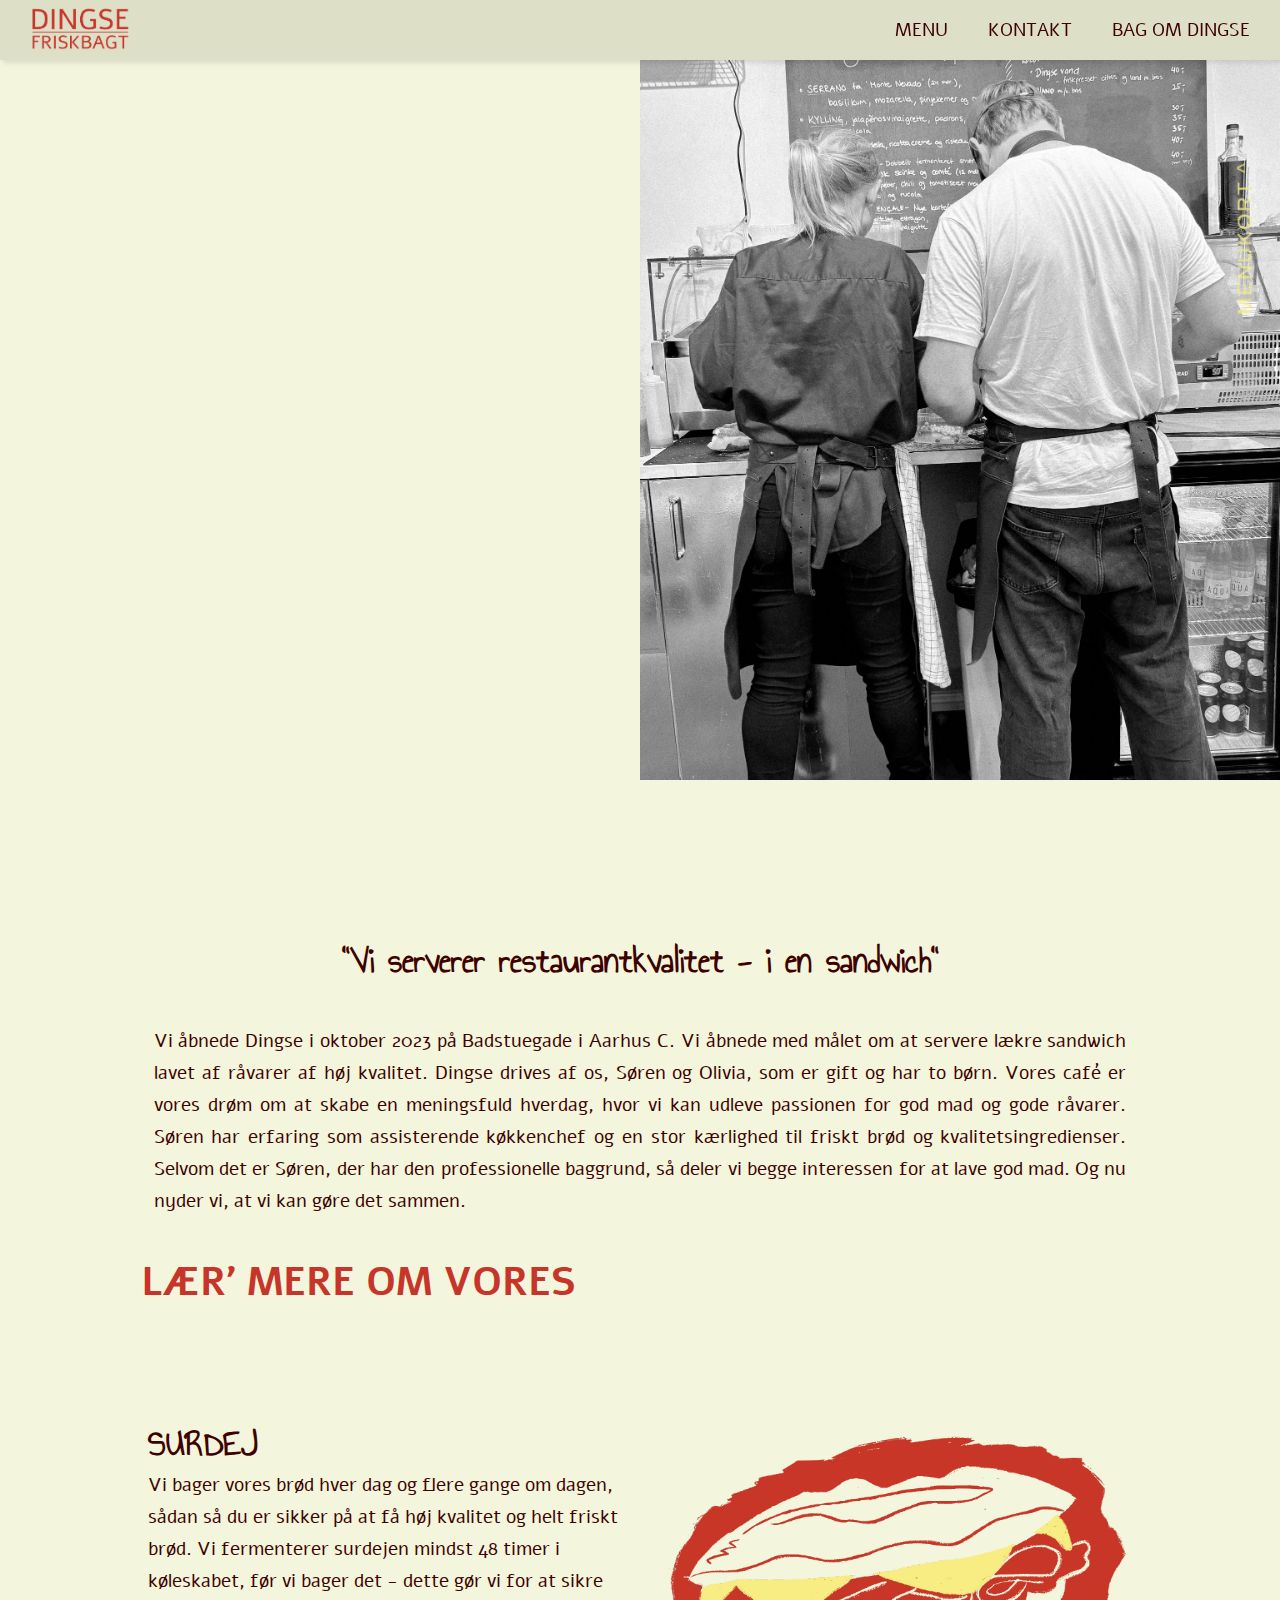
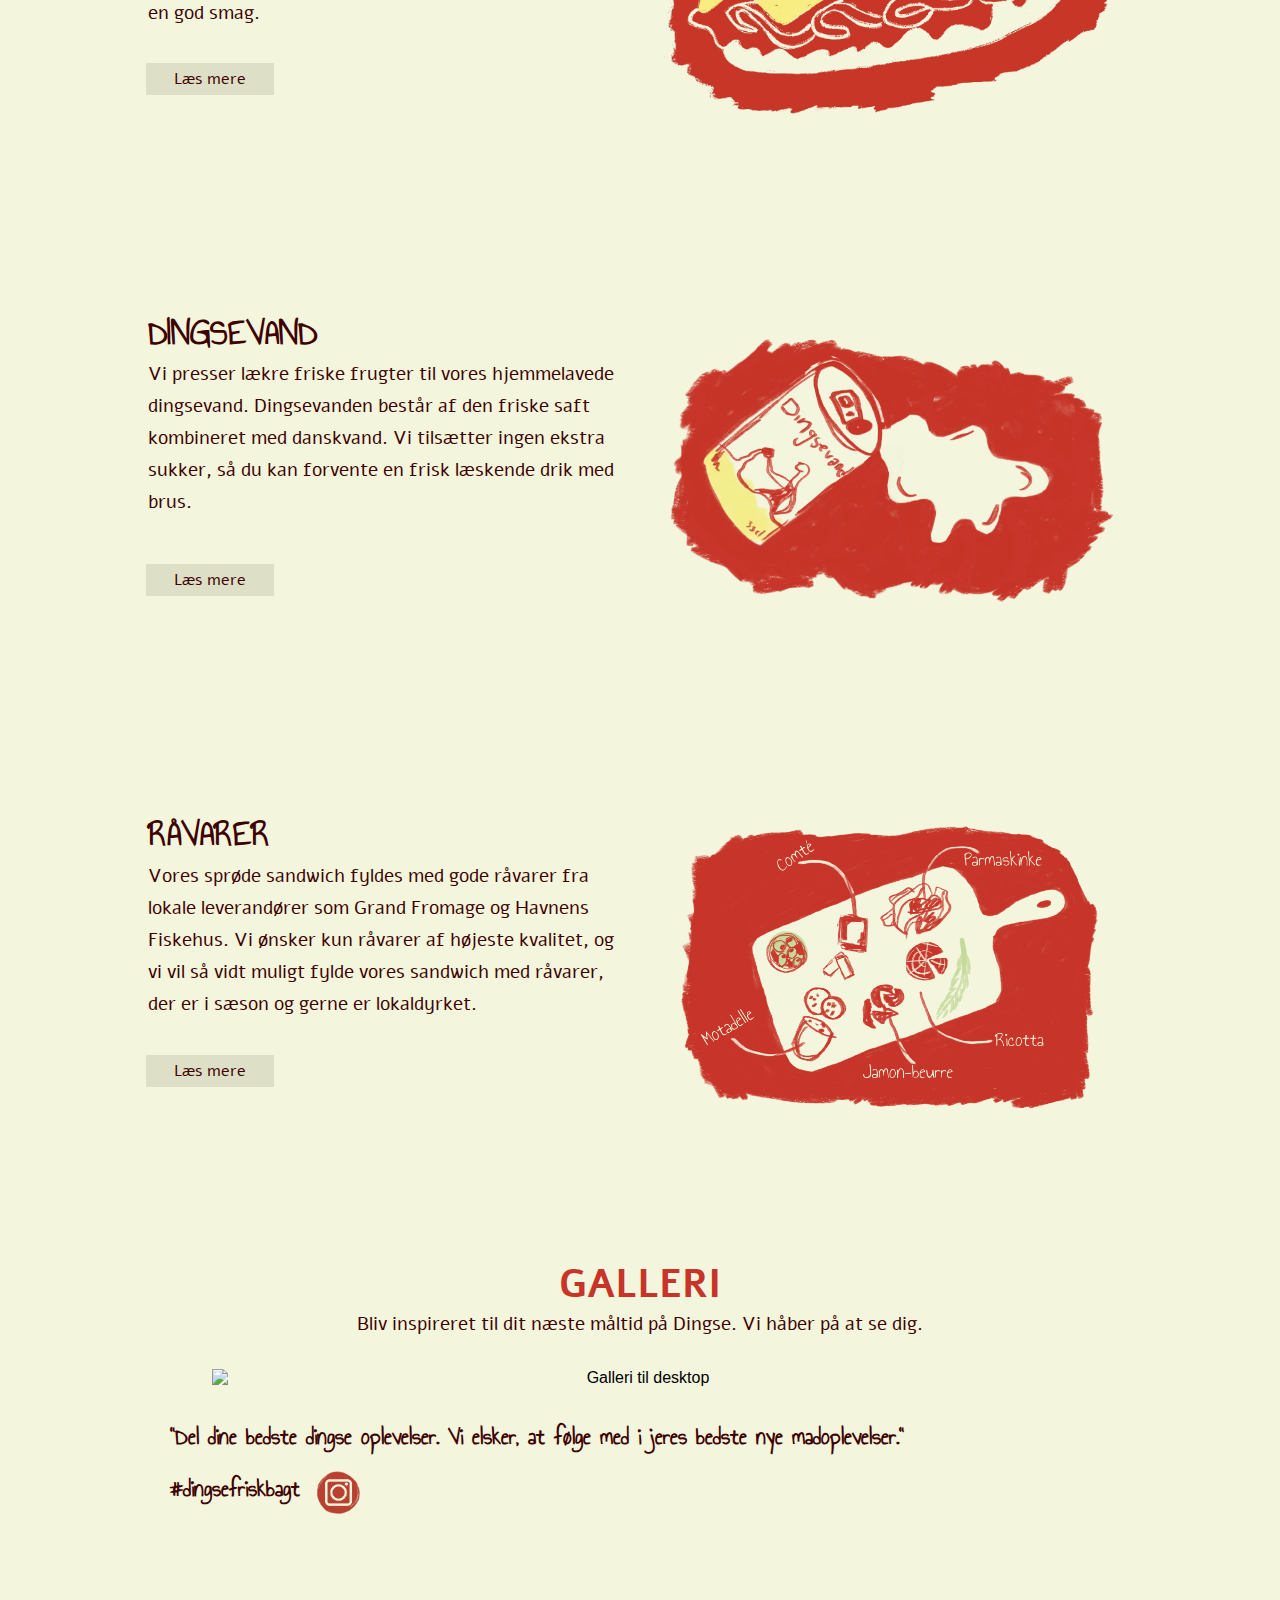
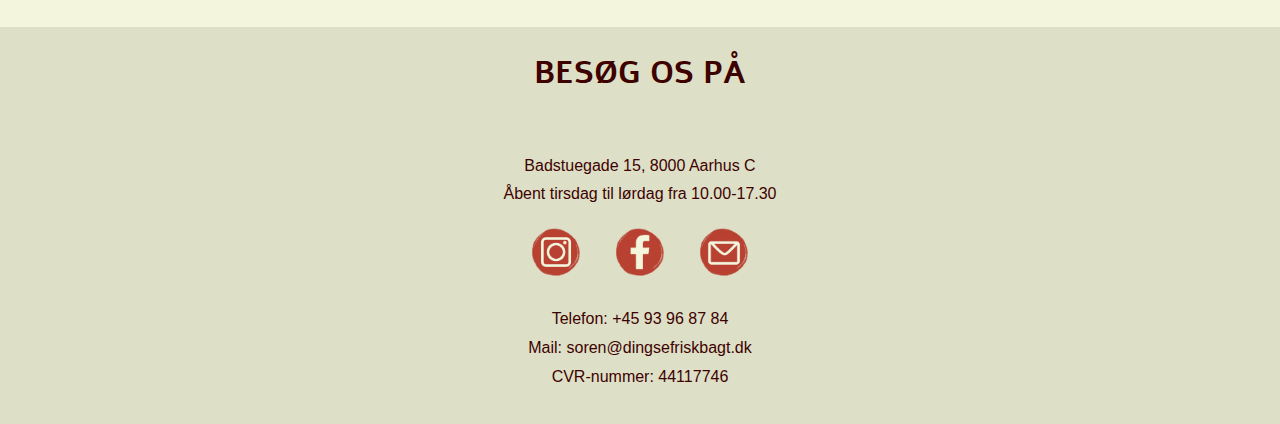
==== undersider/bagom.html @ e1984639 "ny tekst str" ====
<!DOCTYPE html>
<html lang="da">
<head>
    <!-- SEO -->
    <meta charset="UTF-8">
    <meta name="viewport" content="width=device-width, initial-scale=1.0">
    <meta property="og:type" content="website">
    <meta property="og:title" content="dingse">
    <meta property="og:site_name" content="dingse">
    <meta name="description" content="På bag om Dingse kan du finde mere information om Olivia og Søren der har åbnet Dingse. Du kan lære om råvarer, Dingeses egen vand de selv laver og meget mere. ">
    <meta name="keywords" content="surdej, frisk bagt brød, kvalitets frokost, hurtig frokost, Frokost i Aarhus">
    <meta name="author" content="Dingse Frisk Bagt i Aarhus C">
    <meta name="geo.placename" content="Aarhus">
    <meta property="og:url" content="https://dingse.karolinebauer.dk/undersider/bagom.html">
    <meta property="og:locale" content="da_dk">
    <meta name="format-detection" content="telephone=no">
    <!-- SEO slut -->

    <title>Bag Om Dingse</title>

    <!-- Favicon -->
    <link rel="icon" type="image/x-icon" href="/img/icon/favicon.svg">

    <!-- Link til font -->
    <link rel="preconnect" href="https://fonts.googleapis.com">
    <link rel="preconnect" href="https://fonts.gstatic.com" crossorigin>
    <link href="https://fonts.googleapis.com/css2?family=Alef:wght@400;700&family=Annie+Use+Your+Telescope&display=swap" rel="stylesheet">

    <link rel="stylesheet" href="../css/style.css">
</head>

<body>
    <header>

        <!-- Navbar -->
        <nav>
            <ul>
                <li><a href="/index.html" class="logo"><img src="/img/icon/logo.webp" alt="" width="100" height="50"></a></li>
                <li class="hideOnMobile"><a href="/undersider/menukort.html">MENU</a></li>
                <li class="hideOnMobile"><a href="/undersider/kontaktos.html">KONTAKT</a></li>
                <li class="hideOnMobile"><a href="/undersider/bagom.html">BAG OM DINGSE</a></li>
                <li class="menu-button" onclick="showSidebar()"><a href="#"><svg xmlns="http://www.w3.org/2000/svg" height="50" viewBox="0 96 960 960" width="50"><path d="M120 816v-60h720v60H120Zm0-210v-60h720v60H120Zm0-210v-60h720v60H120Z" /></svg></a></li>
            </ul>
        </nav>

        <!-- Burgermenu -->
        <div class="sidebar">
            <ul class="uller">
                <li class="krys" onclick="hideSidebar()"><a href="#"><svg xmlns="http://www.w3.org/2000/svg" height="50" viewBox="0 96 960 960" width="50"><path d="m249 849-42-42 231-231-231-231 42-42 231 231 231-231 42 42-231 231 231 231-42 42-231-231-231 231Z" /></svg></a></li>
                <li><a href="/undersider/menukort.html">MENU</a></li>
                <li><a href="/undersider/kontaktos.html">KONTAKT</a></li>
                <li><a href="/undersider/bagom.html">BAG OM DINGSE</a></li>
            </ul>
            <img class="bue1" src="/img/icon/bue1.png" alt="prøv vores lækre menu">
            <img class="bue2" src="/img/icon/bue2.png" alt="ring eller kom forbi">
            <img class="kigop" src="/img/dingsedamer/kigop.png" alt="dingsedame kigger op">
        </div>
    </header>

   <!-- HOVEDE INDHOLD -->
    <main>
    
    <section class="bagom1">
    <div class="bagom1-desktop">
        <section class="bagom-ordx4" class="slide-in-left">
            <h3 class="alefred">SØREN & OLIVIA</h3>
            <h3 class="alefred">SØREN & OLIVIA</h3>
            <h3 class="alefred">SØREN & OLIVIA</h3>
            <h3 class="alefred">SØREN.</h3>
        </section>

        <img src="../img/sorthvid/sorenolivia.webp" alt="Søren og Olivia - ejerne af Dingse Friskbagt ">
    </div>
    
    <div class="tekst_container_bagom">
        <h1 class="anniestor">"Vi serverer restaurantkvalitet - i en sandwich"</h1>
        <div id="indhold" class="skjult">
            <p class="broedtekst">
                Vi åbnede Dingse i oktober 2023 på Badstuegade i Aarhus C. Vi åbnede med målet om at servere lækre sandwich lavet af råvarer af høj kvalitet.
                Dingse drives af os, Søren og Olivia, som er gift og har to børn. Vores café er vores drøm om at skabe en meningsfuld hverdag, hvor vi kan
                udleve passionen for god mad og gode råvarer. Søren har erfaring som assisterende køkkenchef og en stor kærlighed til friskt brød og
                kvalitetsingredienser. Selvom det er Søren, der har den professionelle baggrund, så deler vi begge interessen for at lave god mad.
                Og nu nyder vi, at vi kan gøre det sammen.
            </p>
            <div id="lukKnap" class="knap">Luk</div>
        </div>
        <div id="laesMereKnap" class="knap">Læs mere</div>
    </div>
    
    
    
</section>


    <!-- NY BAG OM -->
    <section class="read-more-start">
        <h3 class="alefred" id="mere">LÆR' MERE OM VORES</h3>
        <div class="read-more">

            <!-- sektion 1 - SURDEJ-->
            <section class="faqer">
                <div class="read-more-content">
                    <div class="text">
                        <h4 class="anniestor" >SURDEJ</h4>
                        <p class="desktop_broed">Vi bager vores brød hver dag og flere gange om dagen, sådan så du er sikker på at få høj kvalitet og helt friskt brød. Vi fermenterer surdejen mindst 48 timer i køleskabet, før vi bager det - dette gør vi for at sikre en god smag.</p>
                        <p class="mobil_broed">Vi bager frisk brød hver dag.</p>
                    </div>
                    <div class="img"> 
                        <img class="bag-om-surdej-foto" src="../img/familystyle/sandwich.webp" alt="Surdej illustration">
                    </div>
                </div>
                <div class="fold_reply" data-target=".reply1">
                    <div class="fold_btn" id="laesmere_hover">Læs mere</div>
                </div>
            </section>
            <!-- Content til undersiden - surdej-->
            <div class="reply reply1">
                <img class="surdej5" src="../img/farver/broed-paa-stak.png" alt="Surdejs brød">
               
                <div class="tekst_foldud_bagom">
                <h1 class="alefred" id="h1_foldud"> Vi bager frisk brød hver dag. </h1>
                <p id="p_foldud"> Søren er uddannet i det franske køkken, men har en kærlighed for dansk bagværk og har altid bagt meget. Derfor har vi valgt at fokusere på surdejsbrød.</p>
                <h2 class="anniestor" id="h2_foldud"> Se vores proces bag surdejen: </h2>
                </div>
                
                <h3 class="anniestor" id="h3_foldud">Trin 1</h3>
                <img src="../img/familystyle/infografik-1.webp" alt="Fermentering af surdej" id="fermentering_af_surdej">
                <p class="p_foldud_info" >Surdejen fermenterer i mindst 48 timer for at sikre god smag. </p>
                <h3 class="anniestor" id="h3_foldud_siden">Trin 2</h3>
                <img src="../img/familystyle/infografik-2.webp" alt="Stræk og fold surdej" id="straek_og_fold_surdej">
                <p class="p_foldud_info_side">Herefter strækker og folder vi dejen, sådan vi får lufttige brød. </p>
                <h3 class="anniestor" id="h3_foldud">Trin 3</h3>
                <img src="../img/familystyle/infografik-3.webp" alt="Bages ved høj varme" id="bages_ved_hoej_varme">
                <p class="p_foldud_info"> Til sidst bager vi brødet i ovnen ved høj intens varme. </p>

                <div class="fold_reply in" data-target=".reply1">
                    <div class="fold_in_btn"></div>
                </div>
                
            </div>

            <!-- sektion 2 - DINGSEVAND-->
            <section class="faqer">
                <div class="read-more-content">
                    <div class="text">
                        <h4 class="anniestor"  >DINGSEVAND</h4>
                        <p class="desktop_broed">Vi presser lækre friske frugter til vores hjemmelavede dingsevand. Dingsevanden består af den friske saft kombineret med danskvand. Vi tilsætter ingen ekstra sukker, så du kan forvente en frisk læskende drik med brus.</p>
                        <p class="mobil_broed">Prøv vores udvalg af hjemmelavet læskendedrikke</p>
                    </div>
                    <div class="img">
                        <img class="read-more4" src="../img/familystyle/dingsevand.webp" alt="Dingsevand illustration">
                    </div>
                </div>
                <div class="fold_reply" data-target=".reply2">
                    <div class="fold_btn" id="laesmere_hover">Læs mere</div>
                </div>
            </section>

            <!-- Content til undersiden - dingsevand -->
            <div class="reply reply2">
                <div class="dingsedrik_titel">
                    <h2 class="alefred" id="h2_hjemmelavet">HJEMMELAVET DINGSEVAND</h2>
                    <p class="alefdark">Lavet af friskpresset juice og danskvand.</p>
                    <img src="/img/dingsedamer/drikker.png" alt="Dingsevand figur" id="dingsevand_figur">
                </div>

                <div class="dingsevand-fotocontainer">
              <img src="/img/farver/daase.webp" alt="Dingsevand" id="dingsevand_foto">
              <img src="/img/farver/daase3.webp" alt="Dingsevand" id="dingsecand_foto">
            </div>

              <p class="p_foldud_dingsevand annielille">Dingsevand er vores egen hjemmelavede friske vand med smag. Dingsevand består af friskpresset 
                juice kombineret med en læskende danskvand. </p>

                <div class="dingsevand_illustration">
                    <img src="/img/familystyle/dingsevand.webp" alt="Dingsevand illustration" id="dingsevand_illustration">
                </div>

                <p class="p_foldud_dingsevand annielille"> Vi har forskellige varianter som varierer efter sæson. Lige nu sælger vi med smag af både lime, grape, citron og jordbær.</p>
                <h3 class="anniestor" id="h3_foldud_dingsevand">Find din ynglings variant</h3>
                
                <div class="smagsvarianter">
                    <div class="citron_smag">
                        <img src="/img/familystyle/citron.webp" alt="citron smag">
                        <p class="annielille">Citron</p>
                    </div>
                    <div class="grape_smag">
                        <img src="/img/familystyle/grape.webp" alt="grape smag">
                        <p class="annielille">Grapefrugt</p>
                    </div>
                    <div class="lime_smag">
                        <img src="/img/familystyle/lime.webp" alt="lime smag">
                        <p class="annielille">Lime</p>
                    </div>
                    <div class="jordbaer_smag">
                        <img src="/img/familystyle/jordbaer.webp" alt="jordbær smag">
                        <p class="annielille">Jordbær</p>
                    </div>
                </div>
                <div class="fold_reply in" data-target=".reply2">
                    <div class="fold_in_btn"></div>
                </div>
            </div>

            <!-- sektion 3 - RÅVARER-->
            <section class="faqer">
                <div class="read-more-content">
                    <div class="text">
                        <h4 class="anniestor" >RÅVARER</h4>
                        <p class="desktop_broed">Vores sprøde sandwich fyldes med gode råvarer fra lokale leverandører som Grand Fromage og Havnens Fiskehus. Vi ønsker kun råvarer af højeste kvalitet, og vi vil så vidt muligt fylde vores sandwich med råvarer, der er i sæson og gerne er lokaldyrket.</p>
                        <p class="mobil_broed">Vi har altid friske og lokale råvare</p>
                </div>
                    <div class="img"><img src="../img/familystyle/platte.png" alt="Platte med kød og ost">
                    </div>
                </div>
                <div class="fold_reply" data-target=".reply3">
                    <div class="fold_btn" id="laesmere_hover">Læs mere</div>
                </div>
            </section>
            <!-- Content til undersiden råvare-->
            <div class="reply reply3">
                <!-- video råvare -->
            <h2 class="alefred" id="h2_foldud_raevare">VI HAR UDVALGTE RÅVARER AF HØJ KVALITET</h2>

            <div class="bagom-raevare">
                <video class="raevare-video" loop autoplay muted controlsList="nodownload">
                    <source src="/video/raevare-video.mp4" type="video/mp4">
                </video>
            </div>

          <p class="p_foldud_raevare anniestor">"Vi bruger udvalgte skinker og oste til fyld i vores sandwich. Udvalget er fra de bedste leverandører og tilsmagt nøje, før det beslutes om de skal i vores sandwiches. Vi bruger mange forskellige slags kød og oste"</p>
          <div class="platte_container"><img src="/img/familystyle/platte.png" alt="Platte" class="platte"></div>
          <p class="p_foldud_raevare alefdark">Vores sprøde sandwiches fyldes med gode råvarer fra lokale leverandører som Grand Fromage og Havnens Fiskehus. Vi elsker selv et lækkert stykke skinke eller en godt lagret ost, så derfor har vi udvalgt det bedste til vores sandwich. Vi ønsker kun råvarer af højeste kvalitet, og vi vil så vidt muligt bruge lokale råvarer fra Danmark, når de er i sæson. Vi tilpasser løbende vores udvalg af sandwich til sæsonerne, så bliv ikke forvirret, hvis menukortet ændrer sig lidt en gang imellem.

            Noget af det, du altid vil finde på vores menukort, er sandwich med en god skinke. <br> <br> Vi er selv glade for Serranoskinken 'Monte Nevado', Jambon-beurre eller mortadella. Vi tilføjer gerne oste, som passer til kødet, så sandwich'en balanceres.
            
            Vi laver alle vores dressinger selv, og til tider vil der komme nye varianter til, som vi har testet os frem til. Vi er ikke bange for at tilføje lidt ekstra olie eller fermenteret smør til din sandwich, for vi mener nemlig, at det kun giver ekstra smag.
            
            Vores grønt leveres frisk og modnet, så du kan altid forvente frisk og høj kvalitet af grønt i din sandwich.</p>

          <div class="oliven_container">
          <div class="tekstcontainer_olivenolie">
          <h3 class="anniestor" id="h3_foldud_raevare">“Mere olivenolie - mindre friture”</h3>
          <p>Dette er et signatur udsagn fra Dingses kok; Søren</p>
          </div>
          <img src="/img/familystyle/oliven.webp" alt="Olivenolie og smør" class="olivenolie_og_smoer">
          </div>            
            <div class="fold_reply in" data-target=".reply2">
                <div class="fold_in_btn"></div>
            </div>
        
        </div>
        
    
        </div>
            
        </div>
    </section>

    <!-- galleri -->
    <section class="galleri">
        <h3 class="alefred" id="galleri_tekst">GALLERI</h3>
        <p id="galleri_tekst1">Bliv inspireret til dit næste måltid på Dingse. Vi håber på at se dig.</p>
        <div class="foto-container">
            <img src="/img/farver/galleri-mobile.webp" alt="Galleri til mobil" class="fotomobil">
            <img src="/img/farver/galleri-desktop.webp" alt="Galleri til desktop" class="fotodesktop">
        </div>
        <div class="insta-container">
        <h4 class="annielille">“Del dine bedste dingse oplevelser. Vi elsker, at følge med i jeres bedste nye madoplevelser."</h4>
        <h4 class="annielille"> #dingsefriskbagt<img src="/img/icon/instagram.png" alt="instaicon" class="instaicon"></h4>
        </div>
    </section>



           <!-- MENUKORT --> 
    <!-- Menukort -->
            <div class="menu-container">
                <div class="btn open-btn" id="menuButton">MENUKORT ^</div>
                <div class="popup" id="popup">
                    <div class="popup-overlay"></div>
                    <div class="main-popup" id="mainPopup">

                    <div id="menucard">
                        <span class="close-btn">&times;</span>
                        <section id="andimg">
                            <div class="morewords" id="morewordsmenu">
                                <h3 class="alefred">SANDWICH</h3>
                                <h3 class="alefred">SANDWICH</h3>
                                <h3 class="alefred">SANDWICH</h3>
                                <h3 class="alefred">SANDWICH</h3>
                            </div>

                            <img src="/img/dingsedamer/fuldfigur.svg" alt="">
                            <p class="anniestor" id="tekstmenu">"Vi serverer restaurantkvalitet - i en sandwich"</p>
                        </section>

                        <section id="menusandwich">
                            <aside class="hidden1">
                                <h3 class="alefred" id="lodretskrift"> SANDWICH</h3>
                            </aside>
                            <hr>
                
                
                            <ul class="hidden" id="sandwichul">
                                <li>
                                <h4 class="alefred" id="prismenu"> Alle sandwich 89kr</h4>
                                </li>
                                
                                <li>
                                    <h4 class="menuitemname">SERRANO</h4>
                                    <p class="menuitemtxt">fra 'Monte Nevado' (23 mdr.), basilikum, mozarella, pinjekerner & rucola</p>
                                </li>
                
                                <li>
                                    <h4 class="menuitemname">KYLLING</h4>
                                    <p class="menuitemtxt">jalapenosvinaigrette, padrons, skalotteløg & rucola</p>
                                </li>

                                <li>
                                    <h4 class="menuitemname">FOCACCIA</h4>
                                    <p class="menuitemtxt">mortadella, ricottacreme & ristede mandler</p>
                                </li>

                                <li>
                                    <h4 class="menuitemname">'JAMBON BEURRE'</h4>
                                    <p class="menuitemtxt">dobbelt fermenteret smør, kogt italiensk skinke & conté (12 mdr.)</p>
                                </li>

                                <li>
                                    <h4 class="menuitemname">ROSÉ REJER</h4>
                                    <p class="menuitemtxt">rød peber, chili & tomatiseret mayonaise, frisk agurk & rucola</p>
                                </li>

                                <li>
                                    <h4 class="menuitemname">SALAD À LA PROVENCAL</h4>
                                    <p class="menuitemtxt">nye kartofler, modne tomater, oliven, skalotteløg, estragon, ramsløg & dijon vinaigrette</p>
                                </li>
                            </ul>
                
                            <img class="hidden2" id="menukortsandwichimg" src="/img/familystyle/sandwich.webp" alt="">
                
                            <aside class="hidden1">
                                <h3 class="alefred" id="lodretskrift2">SØDT</h3>
                            </aside>
                
                            <!-- lodret linje -->
                            <hr>
                
                            <ul class="hidden" id="sodtul">
                                <li>
                                    <h4 class="menuitemname">PETIT FOUR / / 15 KR</h4>
                                    <p class="menuitemtxt">millionaire shortbread, sprød mørdej, chewy karamel & mørk chokolade</p>
                                </li>
                
                                <li>
                                    <h4 class="menuitemname">TIRAMISU / / 20 KR</h4>
                                    <p class="menuitemtxt">espresso, marsala & cognac</p>
                                </li>
                            </ul>
                
                            <img class="hidden2" id="menukortkaffeimg" src="/img/familystyle/kaffe.webp" alt="">

                            <aside class="hidden1">
                                <h3 class="alefred" id="lodretskrift3">DRIKKEVARER</h3>
                            </aside>
                            <!-- lodret linje -->
                            <hr>
                
                            <ul class="hidden" id="drikkeul">
                                <li>
                                    <h4 class="menuitemname">VAND / / 25 KR</h4>
                                    <p class="menuitemtxt">fra 'Monte Nevado' (23 mdr.), basilikum, mozarella, pinjekerner & rucola</p>
                                </li>
                
                                <li>
                                    <h4 class="menuitemname">DINGSEVAND / / 40 KR</h4>
                                    <p class="menuitemtxt">jalapenosvinaigrette, padrons, skalotteløg & rucola</p>
                                </li>
                                <li>
                                    <h4 class="menuitemname">KAFFE</h4>
                                    <p class="menuitemtxt">ESPRESSO  / / 30 KR</p>
                                    <p class="menuitemtxt">AMERICANO  / / 35 KR</p>
                                    <p class="menuitemtxt">CORTADO  / / 35 KR</p>
                                    <p class="menuitemtxt">CAPPUCHINO  / / 40 KR</p>
                                    <p class="menuitemtxt">LATTE / / 40 KR</p>
                                    <p class="menuitemtxt">STOR LATTE  / / 50 KR</p>
                                </li>
                            </ul>
                        </section>
                        <a href="/undersider/kontaktos.html" class="alefdarkknap" id="bestilknapmenu">BESTIL HER</a>
                    </div>
                </div>
                </div>
            </div>

    </main>

    
    <!-- Footer -->
    <footer>
        <h3 class="besøg">BESØG OS PÅ</h3>
        <ul class="info-container1">
            <li>Badstuegade 15, 8000 Aarhus C</li>
            <li>Åbent tirsdag til lørdag  fra 10.00-17.30</li>
            <li class="iconer">
                <a href="https://www.instagram.com/dingsefriskbagt/"><img src="/img/icon/instagram.png" alt="instagram" class="icon"></a>
                <a href="https://www.facebook.com/profile.php?id=61551035676045"><img src="/img/icon/facebook.png" alt="facebook" class="icon"></a>
                <a href="https://mail.google.com/"><img src="/img/icon/mail.png" alt="mail" class="icon"></a>
            </li>
        </ul>

        <ul class="info-container2">
        <li>Telefon: +45 93 96 87 84 </li>
        <li>Mail: soren@dingsefriskbagt.dk</li>
        <li>CVR-nummer: 44117746</li>
        </ul>
    </footer>
    
    <script src="/js/script.js"></script>
    <script src="/js/readmore.js"></script>
</body>
---- css/style.css ----
* {
    margin: 0;
    padding: 0;
    box-sizing: border-box;
    font-family: "Titillium Web", sans-serif;
    scroll-behavior: smooth;
    list-style: none;
    text-decoration: none;
}
/*Farve definationer*/
:root { 
    --red: #c7352a;
    --gul: rgba(243, 236, 134, 0.847);
    /* --gul: #f3ec86; */
    --lilla: #ded7ff;
    --background: #f3f5dd;
    --contrastbackground:#DDDFC7;
    --dark: #3d0200;
}

/*Body styling*/
body{
  background-color: var(--background);
}


/*Font styling*/
h3{
  display: flex;
  color: var(--dark);
  font-family: "Alef", sans-serif;
}

h4{
  display: flex;
  color: var(--dark);
  font-family: "Alef", sans-serif;
  margin-bottom: 2%;
}

p{
  color: var(--dark);
  font-family: "Alef", sans-serif;
  font-size: 0.8em;
}

/*Rød stor font - bliver brugt x4*/
.alefred{
  color: var(--red);
  font-size: 2.5em;
  font-family: "Alef", sans-serif;
}

/*Almindelig font mørk*/
.alefdark{
color: var(--dark);
font-family: "Alef", sans-serif;
}

/*gennemgående knapper*/
.alefdarkknap{
  color: var(--dark);
  font-family: "Alef", sans-serif;
  padding-left: 10px;
  padding-right: 10px;
  padding-top: 5px;
  padding-bottom: 5px;
  border: 2px solid var(--red);
  margin-top: 7%;
  margin-bottom: 7%;
}

/*Håndskrevet font - citater*/
.annielille{
color: var(--dark);
font-size: 1.5em;
font-family: "Annie Use Your Telescope", cursive;
}

/*Håndskrevet font - overskrifter*/
.anniestor{
color: var(--dark);
font-size: 2em;
font-family: "Annie Use Your Telescope", cursive;
}

/* Navbar */
.logo img {
  width: 100px;
  height: auto;
}

nav {
  background-color: var(--contrastbackground);
  box-shadow: 3px 3px 5px rgba(0, 0, 0, 0.1);
  position: sticky;
  top: 0;
  z-index: 100;
  overflow-x: auto;
}

nav ul {
  width: 100%;
  list-style: none;
  display: flex;
  justify-content: flex-end;
  align-items: center;
  padding: 5px 10px;
}

nav li {
  height: 50px;
}

nav a {
  height: 100%;
  padding: 0 20px;
  text-decoration: none;
  display: flex;
  align-items: center;
  justify-content: center;
  color: var(--dark);
  font-family: "Alef", sans-serif;
  font-size: 1.1rem;
}

.hideOnMobile nav a {
  color: var(--red);
}

nav a:hover {
  border-radius: 10px;
}

nav li:first-child {
  margin-right: auto;
}

.sidebar {
  position: fixed;
  top: 0;
  right: 0;
  height: 100vh;
  width: 250px;
  background-color: var(--gul);
  box-shadow: -10px 0 10px rgba(0, 0, 0, 0.1);
  list-style: none;
  display: none;
  flex-direction: column;
  align-items: center;
  justify-content: flex-start;
  padding-top: 170px;
  gap: 20px;
  z-index: 200;
}

.sidebar ul {
  list-style: none;
  padding: 0;
  margin: 0;
  width: 100%;
}

.sidebar li {
  width: 100%;
}

.sidebar a {
  width: 100%;
  text-align: center;
  padding: 10px 0;
  text-decoration: none;
  color: var(--dark);
}

.menu-button {
  display: none;
}

.krys {
  position: absolute;
  left: 140px;
  top: 40px;
}

.kigop {
  position: absolute;
  bottom: 0;
  width: 250px;
  right: 10px;
}

.bue1{
  position: absolute;
  top: 135px;

}

.bue2{
  position: absolute;
  top: 270px;
}


/* Mobil Media Queries */
@media (max-width: 800px) {
  .hideOnMobile {
      display: none;
  }
  .menu-button {
      display: block;
      font-size: 2em;
  }
  .sidebar {
      display: flex;
      display: none;
      gap: 100px;
      align-content: center;
      width: 100%;
  }

  .sidebar a {
    width: 100%;
    text-align: center;
    padding: 10px 0;
    text-decoration: none;
    color: var(--red);
    font-size: 2.3em;
  }

  .uller{
    display: flex;
    flex-direction: column;
    gap: 100px;
    text-align: center;
  }

}

/* Menukort i html*/

.menukort_main{
  display: flex;
  min-height: 100vh;
}


#menucard2 {
  display: flex;
  flex-direction: column;
  gap: 50px;
}

#morewordsmenu2 {
  margin-block-start: 0;
  margin-block-end: 1em;
}

#andimg2 {
  position: relative;
  margin-top: 50px;
}

#andimg2 h3 {
  display: flex;
  flex-direction: column;
  justify-content: center;
  align-items: center;
  font-size: 3.7em;
  z-index: 0;
}

#andimg2 img {
  position: absolute;
  width: 250px;
  z-index: 1;
  top: 10%;
  left: 60%;
  transform: translateX(-50%);
}

#tekstmenu2 {
  line-height: 110%;
  display: flex;
  justify-content: center;
  align-items: center;
  margin-top: 10%;
  margin-bottom: 10%;
  margin-left: 5%;
  margin-right: 5%;
  font-size: 1.7em;
}


/*Menukort - slide out*/
  /* Menukort */
  #menucard {
    display: flex;
    flex-direction: column;
    gap: 50px;
  }

  #morewordsmenu {
    margin-block-start: 0;
    margin-block-end: 1em;
    margin-top: 170%;
  }

  #tekstmenu {
    line-height: 110%;
    display: flex;
    justify-content: center;
    align-items: center;
    margin-top: 10%;
    font-size: 1.7em;
  }

  #menusandwich {
    display: grid;
    grid-template-columns: 10% 1% 65% 20%;
    grid-row-gap: 50px;
    margin-left: 2%;
    margin-right: 2%;
  }

  #menusandwich li {
    gap: 50px;
  }

  #prismenu {
    font-size: 2em;
    margin-bottom: 5%;
    font-weight: 600;
    font-family: "Annie Use Your Telescope", cursive;
  }

  #menukortsandwichimg, #menukortkaffeimg {
    width: 70%;
    grid-column-start: 1;
    grid-column-end: 7;
    justify-self: center;
  }


  #bestilknapmenu{
    width: 40%;
    padding-top: 2%;
    padding-bottom: 2%;
    font-weight: 400;
    display: flex;
    justify-content: center;
    align-items: center;
    margin: 0 auto;
    margin-bottom: 10%;
    margin-top: 10%;
    cursor: pointer;
    transition: background-color 0.3s ease, box-shadow 0.3s ease, transform 0.3s ease;
}

#bestilknapmenu:hover {
  background-color: var(--contrastbackground); /* Change background color on hover */
  box-shadow: 0 4px 15px #c7352a(0, 0, 0, 0.2); /* Add box shadow on hover */
  transform: scale(1.05); /* Slightly enlarge the button on hover */
  border-color: var(--red);
}

  #andimg {
    position: relative;
    margin-top: 600px;
  }

  #andimg h3 {
    display: flex;
    flex-direction: column;
    justify-content: center;
    align-items: center;
    margin-block-start: 1em;
    margin-block-end: 1em;
    font-size: 3.7em;
    z-index: 0;
  }

  #andimg img {
    position: absolute;
    width: 200px;
    z-index: 1;
    top: 65%;
    left: 60%;
    transform: translateX(-50%);
  }

  /*Styling af tekst lodret tekst*/
  aside{
    grid-column: 1;
  }

  #lodretskrift, #lodretskrift2, #lodretskrift3{
    transform: rotate(90deg);
    font-size: 2em;
    font-weight: 100;
    margin-top: 20%;
  }
  
  /*lodret linje*/
  hr{
    grid-column: 2;
    background-color: var(--red);
    width: 60%;
    margin-block-start: 0;
    margin-block-end: 0;
    border-width: 0;
  }

  /*Menu elementer styling*/
  #sandwichul, #sodtul, #drikkeul{
    grid-column-start: 3;
    grid-column-end: 5; 
    margin-left: 5%;
  }

  #sandwichul li, #sodtul li, #drikkeul li{
    margin-block-end: 1.5em;
    margin-block-start: 0em;
  }

  .menuitemname{
    font-weight: 400;
  }

  /*Styling af menukort animation*/
  .hidden{
    opacity: 0;
    transform: translateX(+100%);
    transition: all 1.5s;
  }

  .hidden2{
    opacity: 0;
    transform: translateX(+100%);
    transition: all 1.5s;
  }

  .show{
    opacity: 1;
    transform: translateX(0);
  }

/* popud menu */
.menu-container {
    width: 100%;
    display: flex;
    flex-direction: column;
    justify-content: center;
    align-items: center;
    z-index: 20000;
  }
  
  .btn {
    display: inline-block;
    margin: 10px;
    color: var(--gul);
    padding: 10px 20px;
    font-size: 16px;
    border: none;
    cursor: pointer;
    transform: rotate(-90deg);
    position: fixed;
    top: 200px;
    right: -80px;
    z-index: 9;
  }

  .sticky {
    position: fixed;
    top: 10px;
    right: 10px;
  }
  
  .open-btn {
    font-size: 1.3rem;
    text-transform: uppercase;
    letter-spacing: 2px;
    padding: 1rem 1.8rem;
    cursor: pointer;
  }
  
  .popup {
    display: none;
    position: fixed;
    top: 0;
    left: 0;
    width: 100%;
    height: 100%;
    background-color: var(--background); /* Semi-transparent overlay */
    z-index: 999;
    overflow-y: auto; /* Enable vertical scrolling */
  }
  
  .main-popup {
    position: absolute;
    height: 100vh; /* Juster højden efter behov */
    width: 100%; /* Juster bredden efter behov */
    z-index: 999; /* Juster z-indekset efter behov */
    padding-top: 300pc;
    background: var(--background);
    padding: 30px 20px;
    line-height: 1rem;
    display: flex;
    justify-content: center;
    align-items: center;
    max-width: none; /* Fjerner fast maksimal bredde */
    overflow-x: hidden; /* Forhindrer vandret rulning */
    transform: translateX(100%);
}

  
  .popup-overlay {
    background-color: var(--gul);
    height: 100vh;
    width: 100%;
    right: 0;
    position: relative; /* Ændrer position til relativ */
    overflow-x: hidden; /* Forhindrer vandret rulning på overlay */
    max-width: 100%;
  }
  

  .main-popup.slide-in {
    animation: slide-in 0.5s ease forwards;
  }
  
  .main-popup.slide-out {
    animation: slide-out 0.5s ease forwards;
  }
  
  .close-btn {
    padding: 10px;
    display: flex;
    justify-content: flex-end;
    position: sticky;
    top: 1rem;
    right: 1rem;
    font-size: 2rem;
    cursor: pointer;
    transition: .5s ease all;
    z-index: 100;
  }
  
  .popup-content p {
    font-size: 1.5rem;
    line-height: 2rem;
  }
  
  @keyframes slide-in {
    0% {
      transform: translateX(100%);
    }
    100% {
      transform: translateX(0);
    }
  }
  
  @keyframes slide-out {
    0% {
      transform: translateX(0);
    }
    100% {
      transform: translateX(100%);
    }
  }
  
  

/*Forside*/
/* video forside */
.forside1 {
  height: 93vh;
  position: relative; /* Tilføjer position: relative; til forældreelementet */
}

.forside-video {
  width: 100%;
  height: 100%; /* Sætter videoens højde til 100% af forældreelementets højde */
  position: absolute;
  top: 0;
  left: 0;
  object-fit: cover; /* Sikrer, at videoen fylder hele forældreelementet uden at miste proportioner */
}

@media (max-width: 800px) {
  .forside-video {
    width: 100vh; /* Brug viewportets højde */
    height: 100vw; /* Brug viewportets bredde */
    position: absolute;
    top: 50%;
    left: 50%;
    transform: translate(-50%, -50%) rotate(90deg); /* Ret roteringsværdien */
  }
}

/* scrool pil */

.pil{
  position: absolute;
  top: 85%;
  left: 50%;
  transform: translate(-50%, -50%);
}

.pil div{
  display: block;
  width: 25px;
  height: 25px;
  border-bottom: 5px solid var(--gul);
  border-right: 5px solid var(--gul);
  transform: rotate(45deg);
  margin: -5px;
  animation: animate 2s infinite;
}

.pil div:nth-child(2){
  animation-delay: -0.2s;
}

.pil div:nth-child(3){
  animation-delay: -0.4s;
}

@keyframes animate{
  0% {
    opacity: 0;
    transform: rotate(45deg) translate(-20px, -20px);
  }
  50% {
    opacity: 1;
  }
  100% {
    opacity: 0;
    transform: rotate(45deg) translate(20px, 20px);
  }
}

/* multiwords(dingse)*/
.firexdingse {
  margin-top: -10%;
  margin-left: 30%;
  font-size: 2rem;
}

.firexdingse h3 {
  opacity: 0;
  transform: translateY(20px); /* Startposition under deres endelige destination */
  transition: opacity 0.2s ease-out, transform 0.2s ease-out;
}

.firexdingse h3.visible {
  opacity: 1;
  transform: translateY(0); /* Endelig position */
}

/*bestilknap forside*/
#bestilknapforside2{
  width: 40%;
  padding-top: 1%;
  padding-bottom: 1%;
  font-weight: 500;
  display: flex;
  justify-content: center;
  align-items: center;
  margin: 0 auto;
  margin-bottom: 10%;
  margin-top: 2%;
  cursor: pointer;
  transition: background-color 0.3s ease, box-shadow 0.3s ease, transform 0.3s ease;
}

#bestilknapforside2:hover {
  background-color: var(--contrastbackground); /* Change background color on hover */
  box-shadow: 0 4px 15px #c7352a(0, 0, 0, 0.2); /* Add box shadow on hover */
  transform: scale(1.05); /* Slightly enlarge the button on hover */
  border-color: var(--red);
}

/* dingsedame */
.dingseukop {
  width: 60%;
  margin-top: 10%;
}


/* midtersection */
.midtersection {
  display: flex;
  flex-direction: column;
  justify-content: center;
  align-items: center; 
  margin: 8% 10%;
  text-align: center;
  margin-top: 8%;
}

/* Fjerner noget af teksten fra mobil version */
  .responsivetekst {
    display: none;
  }

  #responsivetekst {
    display: none;
  }
  
  #responsivetekst1 {
    display: flex;
    justify-content: center;
    font-weight: 200;
  }

  #responsivetekst2 {
    display: flex;
    justify-content: center;
    font-weight: 200;
  }
  
/* tekst til midtersection */
.knap {
  border: 2px solid #c7352a; 
  margin-left: 20px;
  margin-right: 20px;
  padding-bottom: 2px; 
}

#kursivtekst {
  margin-top: 5%;
  margin-left: 5%;
  margin-right: 5%;
  text-align: center;
  font-weight: 200;
}

/* billeder på midtersection */
.udefraillustration {
  width: 80%;
  height: 80%;
  margin-top: 5%;
  margin-bottom: 5%;
}

.broedforside{
  width: 100%;
  height: 100%;
  margin-top: 0;
  object-fit: cover;
}

/* instagram sektion */

.instagram {
  margin-top: 20%;
}

.foelgtekst {
  text-align: center;
  align-items: center;
  display: flex;
  flex-direction: column;
  margin-top: 10%;
}

.midtersection h2 {
padding: 2%;
}

.foelgbilleder {
display: flex;
justify-content: center;
align-items: center;
width: 60%;
height: 60%;
flex-direction: column;
margin-top: 8%;
}

.billedeserie1 {
display: flex;
justify-content: center;
align-items: center;
text-align: center;
flex-direction: column;
}

.foelgknap {
display: flex;
justify-content: center;
align-items: center;
}

.desktopbilleder {
  display: none;
}

.desktopbilleder img{
  display: none;
}



/*Kontakt os*/ 


/* Styling af font med ID for at størrelserne passer */

#openhours{
  font-size: 2em;
  display: flex;
  text-align: center;
  justify-content: center;
}

#vibor, #adressekontakt{
  font-size: 2em;
}

/* Styling af tekst + padding */

.kontakt-main {
  display: flex;
  flex-direction: column;
  gap: 2%;
  text-align: center;
}

/* Styling af billeder på kontakt siden */

.coverbillede {
  height: 40vh;
  position: relative;
}

.coverkontakt {
  position: absolute;
  object-fit: cover;
  width: 100%;
  height: 100%;
  left: 0;
}

.kort-kontakt {
  width: 100%;
  height: auto;
}

/* Tilføjet padding for at give luft mellem teksten på siden. Tilføjet i % for at være responsiv */
.kontakt-sektion {
  padding: 5%;
}

.adresse-kontakt {
  padding: 5%;
  text-align: center;
}

.telefon-nummer-kontakt {
  padding: 5%;
}
.telefon-nummer-kontakt h2 {
  margin-bottom: 3%;
}

/* Styling af ring tekst + dingsedame med telefon. Da dette er en lidt anden styling end en colum bruges inline grid */

.ringx4container {
  display: grid;
  grid-template-columns: 1fr 1fr;
  padding: 5%;
  margin: auto;
  box-sizing: border-box;
  width: fit-content;
}

.ringx4 {
  text-align: center;
  padding: 5%;
  background-color: var(--background);
}

.ringx4 h3 {
  opacity: 0;
  transform: translateY(20px); /* Startposition under deres endelige destination */
  transition: opacity 0.2s ease-out, transform 0.2s ease-out;
}

.ringx4 h3.visible {
  opacity: 1;
  transform: translateY(0); /* Endelig position */
}

.dingsetelefon {
  width: auto;
  height: 35vh;
}

.foelgknap1 {
  margin: 5% 5%;
  }

 
/*Bag om Dingse*/

/* Styling af første del af bagom */
.bagom1{
  display: grid;
}

.bagom1 h1 {
  text-align: center;
  padding: 5%; 
}

.bagom1 p {
  padding: 5%;
  text-align: justify;
}

/* Styler så billedet er 100% på telefon */
.bagom1 img{
  width: 100%;
}

.read-more img{
  width: 100%;
}

/* Styler søren og olivia teksten til mobil */
.bagom-ordx4 {
  padding: 5% 3%;
  margin-left: 20px;
}

.bagom-ordx4 h3 {
  opacity: 0;
  transform: translateY(20px); /* Startposition under deres endelige destination */
  animation: pop 0.2s forwards;
}

.bagom-ordx4 h3:nth-child(1) {
  animation-delay: 0s;
}

.bagom-ordx4 h3:nth-child(2) {
  animation-delay: 0.2s;
}

.bagom-ordx4 h3:nth-child(3) {
  animation-delay: 0.4s;
}

.bagom-ordx4 h3:nth-child(4) {
  animation-delay: 0.6s;
}

@keyframes pop {
  to {
      opacity: 1;
      transform: translateY(0); /* Endelig position */
  }
}



/* tekst til bagom */
.tekst_container_bagom {
  margin-top: 10%;
}

.broedtekst {
  display: flex;
  justify-content: center;
  text-align: justify;
  align-items: center;
  margin-left: 10%;
  margin-right: 10%;
  margin-bottom: 1%;
  line-height: 2rem;
}

#mere {
  margin-left: 10%;
}

.bagom-ordx4 {
  padding: 5% 3%;
  margin-left: 20px;
}


/* Bag om undersider */

/* om søren og olivia */
#tekst_container_bagom {
  display: flex;
  flex-direction: column;
  align-items: center; /* Center items horizontally */
}

.skjult {
  display: none;
}

#laesMereKnap, #lukKnap {
  border: 2px solid #c7352a; 
  padding-bottom: 2px;
  display: flex;
  justify-content: center;
  margin: 0 40% 70px 40%;
}


#lukKnap {
  display: none;  /* Initially hide the "Luk" button */
}


/* Mere om */
.read-more {
  margin: 60px 0;
}

.faqer {
  margin-bottom: 15%;
  margin-left: 10%;
  margin-right: 10%;
}

.read-more-content {
  display: flex;
  justify-content: space-between;
  margin-bottom: 10px;
}

.text {
  background-color: var(--background);
  width: 50%;
  color: #FFFFFF;
  padding: 20px;
  box-sizing: border-box;
  line-height: 2rem;
}

.mobil_broed {
  display: none;
}

.img {
  background-color: var(--background);
  width: 50%;
  padding: 20px;
  box-sizing: border-box;
}
/*læs mere knap bag om*/
.fold_reply {
  display: flex;
  cursor: pointer; 
  text-align: center;
  justify-content: center;
  align-items: center;
  margin-left: -84%;
  margin-top: -10%;
}

.in{
  margin-left: 0;
}


.fold_btn {
  padding: 5px 10px;
  margin: 10px 0;
  background-color: var(--contrastbackground);
  color: var(--dark);
  font-family: "Alef", sans-serif;
  text-align: center;
  cursor: pointer;
  width: 8em;
}

.fold_btn1 {
  padding: 5px 10px;
  margin: 10px 0;
  background-color: var(--contrastbackground);
  color: var(--dark);
  font-family: "Alef", sans-serif;
  text-align: center;
  cursor: pointer;
  width: 8em;
  margin-left: 92% ;
  margin-left: 90% ;}

.fold_in_btn {
  display: block;
  width: 25px;
  height: 25px;
  border-bottom: 5px solid var(--red);
  border-right: 5px solid var(--red);
  transform: rotate(225deg);
  margin-top: 220px;
  margin-left: 0;
  animation: hop 1s ease-in-out infinite;
}

@keyframes hop {
  0% { transform: translateY(0) rotate(225deg); }
  50% { transform: translateY(-10px) rotate(225deg); }
  100% { transform: translateY(0) rotate(225deg); }
}



.reply {
  display: none; /* Hide the reply content initially */
  background-color: var(--contrastbackground);
  margin-bottom: 7%;
  padding: 11% 0 3% 0;
}

/* Styling af fold ud siderne */

.content {
  display: none;
  overflow: hidden;
}

/* Styler alle p i "content" fold ud sektionerne */


/* surdej foldud side */
/* tekst til foldud surdej */

#h1_foldud {
  font-weight: 100;
  margin-bottom: 2%;
}

#h2_foldud {
font-weight: 100;
margin-bottom: -7%;
}

#h3_foldud {
font-size: 3rem;
color: #c7352a;
margin-left: 22%;
margin-bottom: 1%;
}

#h3_foldud_siden {
  font-size: 3rem;
  color: #c7352a;
  margin-left: 58%;
  margin-top: -5%;
  }

#p_foldud {
  margin-right: 30%;
  margin-bottom: 5%;
}

.p_foldud_info {
  margin-left: 25%;
  margin-right: 55%;
  margin-top: 2%;
}

.p_foldud_info_side {
 margin-left: 60%;
 margin-right: 20%;
}

.tekst_foldud_bagom {
  margin-top: 5%;
  margin-left: 10%;
  margin-right: 10%;
  margin-bottom: 10%;
}

/* billeder foldud bagom surdej */
.surdej5 {
  object-fit: cover;
  height: 50vh;
  width: 35vh;
  margin-top: -180px;
}

#fermentering_af_surdej {
width: 20%;
margin-left: 25%;
margin-top: -2%;
}

#straek_og_fold_surdej {
width: 20%;
margin-left: 60%;
margin-top: -5;
}

#bages_ved_hoej_varme {
width: 20%;
margin-left: 25%;
margin-top: -2%;
}

#laesmere_hover:hover {
  background-color: var(--gul); /* Change background color on hover */
  box-shadow: 0 4px 15px #c7352a(0, 0, 0, 0.2); /* Add box shadow on hover */
  transform: scale(1.05); /* Slightly enlarge the button on hover */
}

/* dingsevand foldud side */

/* tekst til folud dingsevand */

.dingsedrik_titel {
  margin-top: -8%;
  margin-left: 10%;
}

#h2_hjemmelavet {
  font-weight: 100;
}

.p_foldud_dingsevand {
  display: flex;
  justify-content: center;
  align-items: center;
  text-align: center;
  margin-left: 20.5%;
  margin-right: 20.5%;
  margin-top: 5%;
}

#h3_foldud_dingsevand {
  display: flex;
  justify-content: center;
  align-items: center;
  text-align: center;
  margin-left: 20.5%;
  margin-right: 20.5%;
  margin-top: 5%;
}


/* billeder foldud dingsevand */
#dingsevand_figur {
  width: 40%;
  margin-left: 50%;
  margin-top: -7%;
  margin-bottom: 5%;
}

.dingsevand-fotocontainer {
  display: flex;
  justify-content: center;
  align-items: center;
  gap: 30px; 
}

.dingsevand-fotocontainer img {
  object-fit: cover;
  width: 50vh;
  height: 50vh;
}


.dingsevand_illustration {
  display: flex;
  justify-content: center;
  align-items: center;
}

#dingsevand_illustration {
  width: 30%;
  height: auto;
  margin-top: 3%;
}

/* smagsvarianter */

.smagsvarianter {
  display: flex;
  justify-content: center; 
  align-items: center;     
  gap: 40px;  
  margin-top: 5%; 
  margin-bottom: 3%;            
}

.smagsvarianter > div {
  text-align: center;      
}

.smagsvarianter img {
  width: 120px;            
  height: auto;
}

/* råvarer foldud side */

/* tekst i folud råvare */

#h2_foldud_raevare {
  font-weight: 100;
  margin-top: -7%;
  display: flex;
  justify-content: center;
  align-items: center;
  text-align: center;
  margin-left: 17%;
  margin-right: 17%;
  margin-bottom: 5%;
}

.p_foldud_raevare {
  margin-top: 5%;
  display: flex;
  justify-content: center;
  align-items: center;
  text-align: justify;
  margin-left: 20%;
  margin-right: 20%;
}

/* billeder/video i foldud råvare */
.bagom-raevare {
  display: flex;
  align-content: center;
  justify-content: center;
}
.raevare-video {
  width: 60%;
}

.platte_container {
  display: flex;
  justify-content: center; 
  align-items: center;  
  margin-top: 5%;
  margin-bottom: 5%;
}

.platte {
  width: 80%;             
  max-width: 600px;       
  height: auto;            
}

/* olivien oliecontainer */
.oliven_container {
  display: flex;
  justify-content: center;
  align-items: center;
  gap: 10%;
  margin-top: 10%;
  margin-bottom: 10%;
}

.olivenolie_og_smoer {
  max-width: 300px;
}

/*Footer*/
footer {
  background-color: #DDDFC7; 
  padding: 2rem 0;
  display: flex;
  flex-direction: column;
  align-items: center;
  line-height: 1.8rem;
  color: #3d0200;
  width: 100%;
  box-sizing: border-box;
  bottom: 0;
  left: 0;
}

.info-container1,
.info-container2 {
  list-style-type: none;
  text-align: center;
  padding: 0;
  margin: 0;
}

.besøg {
  margin-bottom: 5%;
}

.icon {
  width: 3rem;
  margin-top: 7%;
  margin-bottom: 7%;
  margin-left: 1rem; 
  margin-right: 1rem; 
} 

/* Gallery section styling */
.galleri {
  display: flex;
  justify-content: center;
  flex-direction: column;
  text-align: center;
  padding: 2em 1em;
  margin-bottom: 5%;
  margin-top: -5%;
  margin-left: 7%;
  margin-right: 7%;
}

#galleri_tekst {
  display: flex;
  align-items: center;
  justify-content: center;
}

#galleri_tekst1 {
  margin-bottom: 3%;
}

.insta-container {
  display: flex;
  justify-content: center;
  text-align: justify;
  flex-direction: column;
  margin-top: 3%;
  margin-left: 6%;
  margin-right: 20%;
}


/* Image container styling */
.foto-container {
  display: flex;
  flex-wrap: wrap;
  gap: 1em; 
  justify-content: center;
}

/* Mobile image styling */
.fotomobil {
  width: 100%;
  height: auto;
}

.fotodesktop {
  width: 80%;
  height: auto;
}

/* Hide desktop image by default */
.fotodesktop {
  display: none;
}

/* ************************************************ */

/*Media Querey Computer*/


  /* Vi har stylet alt vores CSS mobile first og tilføjet media querys til desktop efter */

  /* STYLING AF FONT TIL COMPUTER */

  @media (min-width: 700px) {
      /*Font styling*/
      h3{
        display: flex;
        color: var(--dark);
        font-family: "Alef", sans-serif;
      }

      h4{
        display: flex;
        color: var(--dark);
        font-family: "Alef", sans-serif;
      }

      p{
        color: var(--dark);
        font-family: "Alef", sans-serif;
        font-size: 1.2em;
      }

      /*Rød stor font - bliver brugt x4*/
      .alefred{
        color: var(--red);
        font-family: "Alef", sans-serif;
      }

      .anniestor {
        color: var(--dark);
        font-size: 2.3em;
        font-family: "Annie Use Your Telescope", cursive;
      }
    }

  /* Menukort */
  @media (min-width: 400px) {
    
    /*Sektion med billed og 4x sandwich på menukort*/
    #andimg{
      margin-top: 230%;
    }

  }

  @media (min-width: 525px) {
    /* Styling af menukort*/
    /* Sektion med ord og billede*/
    #morewordsmenu{
      margin-top: 190%;
      font-size: 130%;
    }

    /* Øverste dingsedame på menukortet*/
    #andimg img{
      width: 270px;
      top: 70%;
    }

    /* Sandwich, sødt og drikkevare listerne på menukort*/
    #sandwichul, #sodtul, #drikkeul{
      font-size: 150%;
      line-height: 130%;
    }

    /*De lodrette skrifter i asiden på menukort*/
    #lodretskrift, #lodretskrift2, #lodretskrift3{
      font-size: 300%;
    }
  }

  @media (min-width: 700px) {

    #andimg img{
      top: 65%;
      width: 300px;
    }

    #andimg h3 {
      margin-top: 40%;
      display: flex;
      flex-direction: column;
      justify-content: center;
      align-items: center;
      margin-block-start: 1em;
      margin-block-end: 1em;
    }

    #morewordsmenu{
      margin-top: 130%;
      font-size: 150%;
    }

    #lodretskrift, #lodretskrift2, #lodretskrift3{
      margin-top: 36%;
    }

    #tekstmenu {
      font-size: 2em;
    }

    #tekstmenu2 {
      font-size: 2em;
    }

    .menuitemname{
      font-size: 2em;
    }

    .menuitemtxt{
      font-size: 1.5em;
    }

    #bestilknapmenu{
      font-size: 1.2em;
    }

    #bestilknapforside{
      font-size: 1.2em;
    }

  h3{
      display: flex;
      color: var(--dark);
      font-family: "Alef", sans-serif;
      font-size: 2em;
    }
      
    /* bagom siden i media */
    /* **** Styling af første del af bagom - Søren og olivia billede + tekst **** */
      .bagom1 {
        display: grid;
      }

      #mere {
        padding-left: 1%;
        padding-bottom: 3%;
      }
      
      .bagom-ordx4 {
        justify-self: center;
        align-self: center;
      }

      .bagom1 h1 {
        text-align: center;
        padding-top: 2%; 
        padding-bottom: 1%;
      }
      .bagom1 p {
        padding: 2%;
      }

    /*  Styles med en anden class for at få korrekt opsætning */
      .bagom1-desktop{
        display: grid;
        grid-template-columns: 1fr 1fr;
      }

      .bagom1 h1 {
        justify-self: center;
        align-self: center;
      }

      /* Styling af billedet af søren og olivia, billedet croppes til desktop*/
      .bagom1 img{
        width: 100%;
        height: 80vh;
        object-fit: cover;
        object-position: top;
      }

      .fotomobil {
        display: none;
      }

      .fotodesktop {
        display: flex;
      }
  }

  /* tekstcontainer bagom */
  @media(max-width: 800px) {
    .firexdingse {
      font-size: 1rem;
      margin-top: 5%;
    }

    .read-more {
        display: flex;
        flex-direction: column; 
        gap: 5px; 
    }

    .text {
      text-align: justify;
    }

    .desktop_broed {
      display: none;
    }

    .mobil_broed {
      display: flex;
    }

    .read-more-content {
        display: flex;
        flex-direction: column; 
        align-items: center;
        gap: 20px; 
    }

    .read-more-content img {
        max-width: 100%; 
        height: auto;
    }

    /* billeder bagomsiden */
    .img {
      width: 80%;
      margin-top: -25%;
    }

    /* knapper foldud siden */
    .fold_reply {
     margin-left: 2%;
     margin-top: 1%;
    }
    
    .fold_btn1 {
      margin-left: -3%;
      margin-top: -1%;
    }

    .reply {
      display: none; /* Hide the reply content initially */
      background-color: var(--contrastbackground);
      margin-bottom: 7%;
      padding: 30px 0;
    }

    .fold_in_btn {
      margin-top: 50px;
    }

    /* surdej foldud container */

    .surdej5 {
      object-fit: cover;
      height: 50vh;
      width: 35vh;
      margin-top: -90px;
  }
/* tekst til surdej foldud */

#p_foldud {
  text-align: justify;
margin-right: 20%;
}

#h2_foldud {
  font-size: 1.55rem;
}

#h3_foldud {
  font-size: 2rem;
}

#h3_foldud_siden {
  font-size: 2rem;
}

.p_foldud_info {
  text-align: center;
  margin-right: 50%;
  margin-left: 20%;
}

.p_foldud_info_side {
  text-align:center;
  margin-right: 11%;
  margin-left: 55%;
}

/* billeder til surdej foldud */
.surdej5 {
  object-fit: cover;
  width: 100vh;
  height: 20vh;
}
#fermentering_af_surdej {
  width: 35%;
  margin-left: 17%;
  margin-top: -2%;
  }
  
  #straek_og_fold_surdej {
  width: 35%;
  margin-left: 55%;
  margin-top: -5;
  }
  
  #bages_ved_hoej_varme {
  width: 35%;
  margin-left: 17%;
  margin-top: -2%;
  }

    /* dingsevand foldud container */
/* tekst til dingsevand foldud */

#h2_hjemmelavet {
  margin-top: 15%;
}

.dingsedrik_titel p {
  font-size: 1rem;
}

.dingsedrik_titel {
  margin-left: 5%;
}

    #dingsevand_figur {
      width: 50%;
      margin-left: 40%;
      margin-top: -7%;
      margin-bottom: 5%;
    }
    
    .dingsevand-fotocontainer {
      display: flex;
      justify-content: center;
      align-items: center;
      gap: 10px; 
    }
    
    .dingsevand-fotocontainer img {
      object-fit: cover;
      width: 20vh;
      height: 20vh;
    }
    
    #dingsevand_illustration {
      width: 50%;
      height: auto;
      margin-top: 3%;
    }

    .smagsvarianter {
        display: flex;
        flex-direction: column;
        align-items: center;
        gap: 10px; 
    }

    .smagsvarianter div {
        margin-bottom: 10px;
    }

    /* råvare foldud container */
    /* tekst til foldud råvare */
    #h2_foldud_raevare{
      margin-top: 7%;
      text-align: center;
      margin-left: 0;
      margin-right: 0;
    }

    /* billeder/video til foldud råvare */

    .bagom-raevare{
      width: 130%;
      margin-left: -15%;
    }
    .oliven_container {
        display: flex;
        flex-direction: column; 
        align-items: center;
        gap: 10px;
    }

    .platte_container {
      width: 60%;
      margin-left: 20%;
    }

    .oliven_container img {
        width: 50%; 
        height: auto;
    }

    .tekstcontainer_olivenolie {
        display: flex;
        flex-direction: column;
        align-items: center;
    }
    
    .instaicon {
      width: 14%;
      height: auto;
      margin-left: 2%;
    }
}

@media(min-width: 800px) {
  .instaicon {
    width: 5%;
    height: auto;
    margin-left: 2%;
  }

  .insta-container{
    width: 80%;
  }
}

  /******STYLER MEDIA OVER 800PX******/ 
  @media(min-width: 800px) {
    
    .main-popup {
      max-width: 50%; 
      width: 100%; 
      height: 100vh; 
      left: 50%;
      transform: translate(-50%, -50%);
    }

    .popup-overlay {
      background-color: var(--gul);
      height: 100vh;
      width: 100%;
      position: absolute;
      z-index: -1;
      overflow-x: auto; 
    }
    
    #andimg img{
      width: 320px;
      top: 70%;
    }

    #andimg h3 {
      font-size: 4em;
    }
    
    #morewordsmenu{
      margin-top: 200%;
    }

    .menuitemname{
      font-size: 2em;
    }

  /******** forside *******/
  .multiwords{
    display: grid;
    grid-template-columns: 1fr 1fr;
    box-sizing: border-box;
    margin-top: 5%;
  }

    #lodretskrift, #lodretskrift2, #lodretskrift3{
      font-size: 300%;
    }

    #sandwichul, #sodtul, #drikkeul{
      font-size: 150%;
      line-height: 130%;
    }

    .broedforside{
      display: none;
    }

    .firexdingse {
      margin-top: 25%;
    }

    .baggrunddingse {
      background-color: #c7352a;
    }
  
  /* dingsefigur på forside*/
    .dingseukop {
      width: 60%;
    }

    .brødforside {
      object-fit: cover;
      height: 600px;
      width: 100%;
    }

  /* Styling af ekstra billeder til forsiden til desktop */
    .desktopbilleder {
      display: flex;
      flex-direction: row;
      margin-top: 5%;
    }

    .desktopbilleder img {
      width: 65vh;
      height: 45vh;
      object-fit: cover;
      overflow: hidden;
    }
    .brødforside {
      display: none;
    }
  

  /* midtersection på forside*/
    .responsivetekst {
      margin-left: 5%;
      margin-right: 5%;
      padding: 2%;
      display: flex;
      justify-content: center;
      align-items: center;
      text-align: center;
      font-weight: 300;
      font-size: 1.7em;
    }

    .responsivetekst {
      display: flex;
    }

    #responsivetekst {
      display: flex;
      justify-content: center;
      align-items: center;
      text-align: center;
      font-weight: 300;
      font-size: 1.5em;
    }

    #responsivetekst {
      display: flex;
    }

    #responsivetekst1 {
    display: none;
    }

    #responsivetekst2 {
      display: none;
    }

    .midtersection {
      display: flex;
      flex-direction: column;
      justify-content: center;
      align-items: center; 
      margin-top: 5%;
    }

    .alefdarkknap {
      margin-top: 5%;
    }

  /* tekst til midtersection forside*/
    .knap {
      border: 2px solid #c7352a; 
      padding-bottom: 2px; 
    }

  /* billeder på midtersection af forside*/
    .udefraillustration {
      width: 50%;
      height: 50%;
    }

  /* instagram sektion forside */
    .instagram {
      margin-top: 10%;
      
    }

    .foelgtekst {
      display: flex;
      justify-content: center;
      align-items: center;
      flex-direction: column;
    }

    .billedeserie1{
      flex-direction: row;
      gap: 20px;   
    }

    .foelgbilleder {
    display: flex;
    object-fit: cover;
    width: 250px;
    height: 250px;
    }

    .kursivtekst{
      margin-left: 23%;
      margin-right: 21%;
      font-size: 3em;
      text-align: center;
    }

  /* tekst til midtersection */
  .knap {
    border: 2px solid #c7352a; 
    padding-bottom: 2px; 
  }

  /* billeder på midtersection */
  .udefraillustration {
    width: 50%;
    height: 50%;
    margin-top: 5%;
    margin-bottom: 5%;
  }

  /* instagram sektion */

  .instagram {
    margin-top: 10%;
  }

  .foelgtekst {
    display: flex;
    justify-content: space-between;
    margin-left: 10%;
    margin-right: 10%;
    }

    .foelgknap {
      display: flex;
      justify-content: center;
      align-items: center;
    }

  /******** kontakt os *******/
    #openhours {
      font-size: 3rem;
    }

    .kursivtekst{
      margin-left: 23%;
      margin-right: 21%;
      text-align: center;
    }

    .dingsetelefon {
      width: 130%;
      height: 100%;
    }

    .ringx4 {
      margin-top: 35%;
      font-size: 2rem;
    }

    .ringx4container {
    width: 70%;
    height: 70%;
    }

    .adresse-kontakt {
      display: flex;
      justify-content: center;
      flex-direction: column;
      align-items: center;
    }

    .kort-kontakt {
      width: 55%;
    }

    .telefon-nummer-kontakt {
      margin-left: 15%;
      margin-right: 15%;
    }

    .coverbillede {
      height: 60vh;
      position: relative;
    }

    .coverkontakt {
      position: absolute;
      object-fit: cover;
      width: 100%;
      height: 100%;
      left: 0;
    }

    #openhours {
      font-size: 3rem;
    }

    .dingsetelefon {
      width: 130%;
      height: 100%;
    }

    .ringx4 {
      margin-top: 35%;
    }

    .ringx4container {
    width: 70%;
    height: 70%;
    }

    .adresse-kontakt {
      display: flex;
      justify-content: center;
      flex-direction: column;
      align-items: center;
    }

    .kort-kontakt {
      width: 55%;
    }

    .telefon-nummer-kontakt {
      margin-left: 15%;
      margin-right: 15%;
    }

    /***** Bagom *****/

    /* læs mere knap */
  
    #indhold {
      display: block !important;
  }
  #laesMereKnap, #lukKnap {
    display: none !important;
  }

  }
  
  
  /******STYLER MEDIA OVER 1000PX******/ 
  @media (min-width: 1000px) {
    #andimg img{
      top: 67%;
      width: 300px;
    }

    #morewordsmenu {
      margin-top: 180%;
    }
  }

  /******STYLER MEDIA OVER 1100PX******/ 
  @media (min-width: 1100px){
    /*Øverste billed og tekst på menukort*/
    /*Styler billedet*/
    #andimg img{
      width: 320px;
      top: 70%;
    }

    /*Styler overskrifterne*/
    #andimg h3 {
      font-size: 4em;
    }
    
    /*Styler hele sektionen*/
    #morewordsmenu{
      margin-top: 200%;
    }

    /*forside kursiv tekst*/
    .kursivtekst{
      margin-left: 0;
      margin-right: 0;
    }


    .midtersection{
      margin-bottom: 0;
    }

    .instagram{
      margin-top: 2%;
    }

    #bestilknapforside{
      width: 200px;
      font-size: 2em;

    }

    #bestilknapforside2{
      width: 100px;
    }

    #bestilknapmenu{
      width: 100px;
    }

  /* MENUKORT HTML */
/* Opdeling af side */
.leftside{
  width: 50%;
  background-color: var(--gul);
}

.rightside{
  width: 50%;
}


  }

  /******STYLER MEDIA OVER 1500PX******/ 

  @media (min-width: 1500px) {
    /*Menukort*/
    #andimg img{
      top: 57%;
      width: 300px;
    }

    #morewordsmenu {
      margin-top: 100%;
    }

    /*Forside*/
    .desktopbilleder {
      align-items: center;
      justify-content: center;
    }

    .foelgbilleder {
      width: 380px;
      height: 380px;
      }

    .billedeserie1{
      gap: 50px;
    }

    .kursivtekst{
      font-size: 3em;
    }

  }
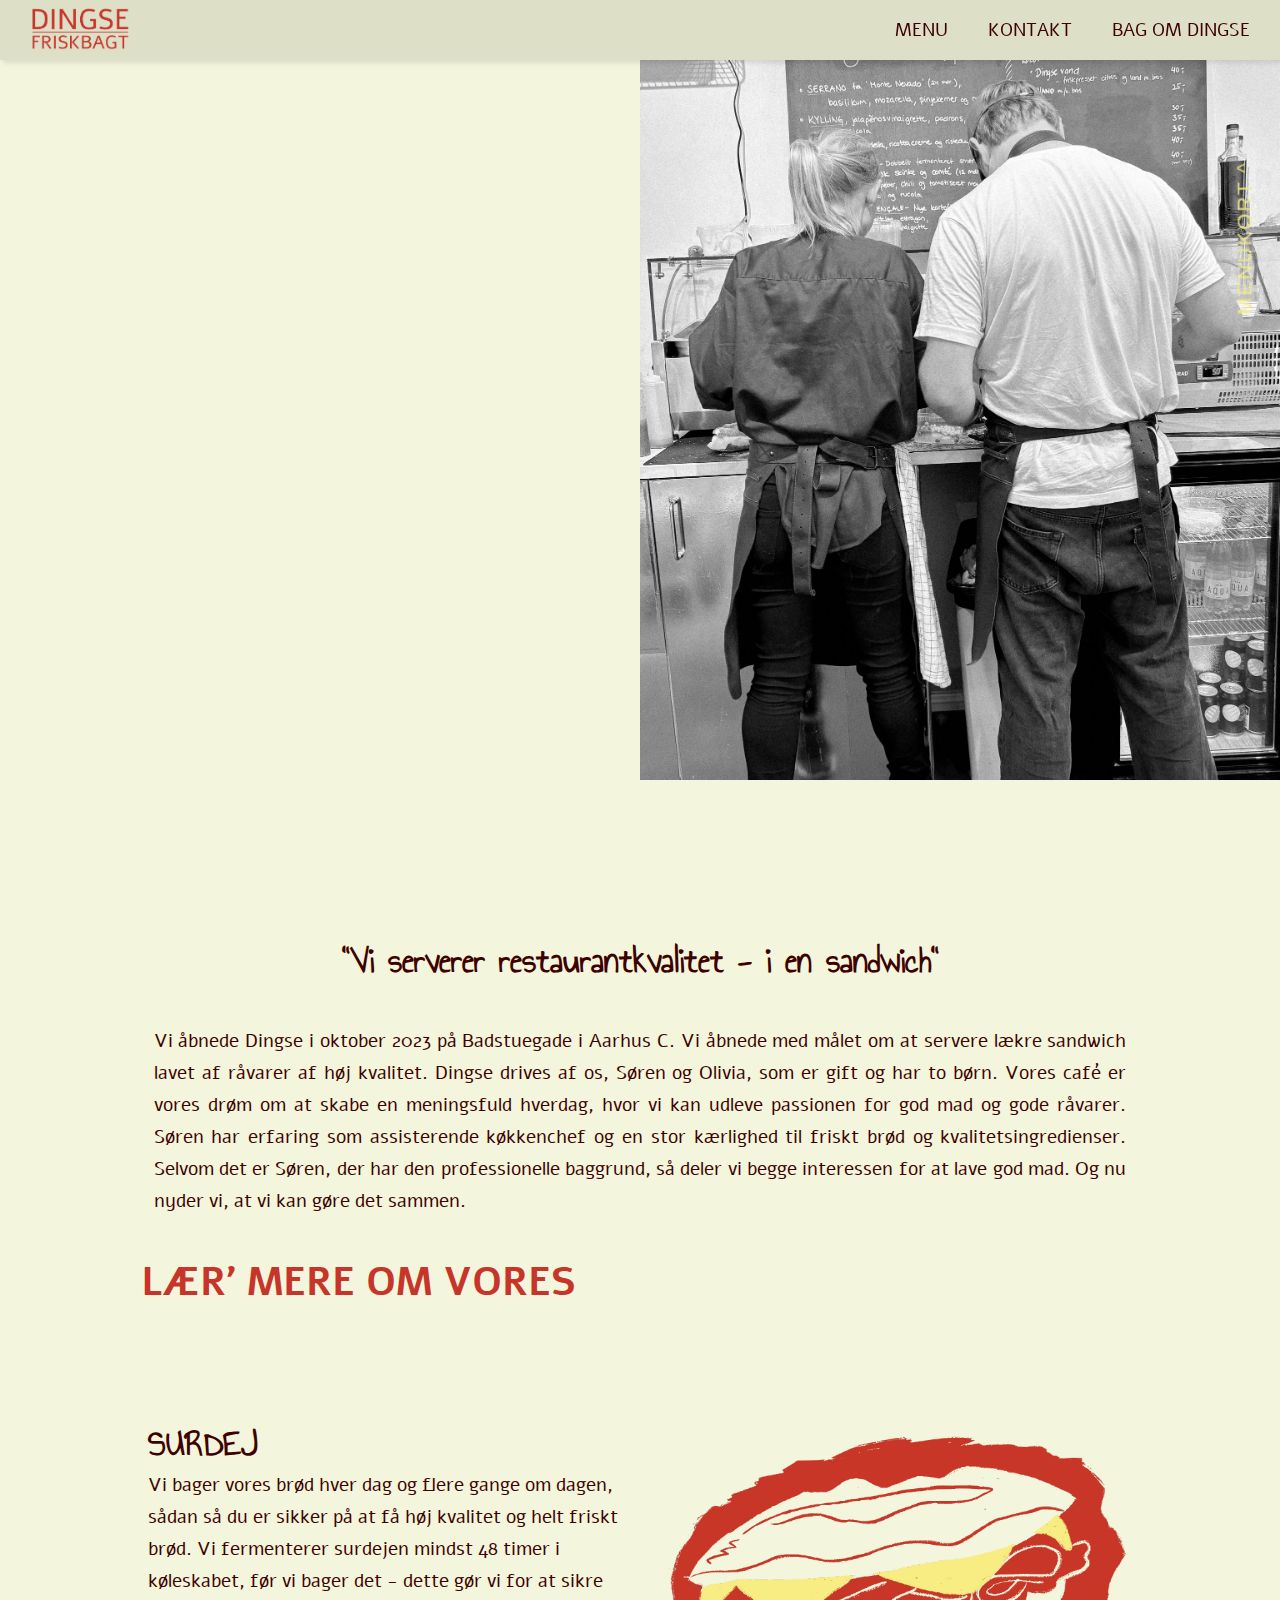
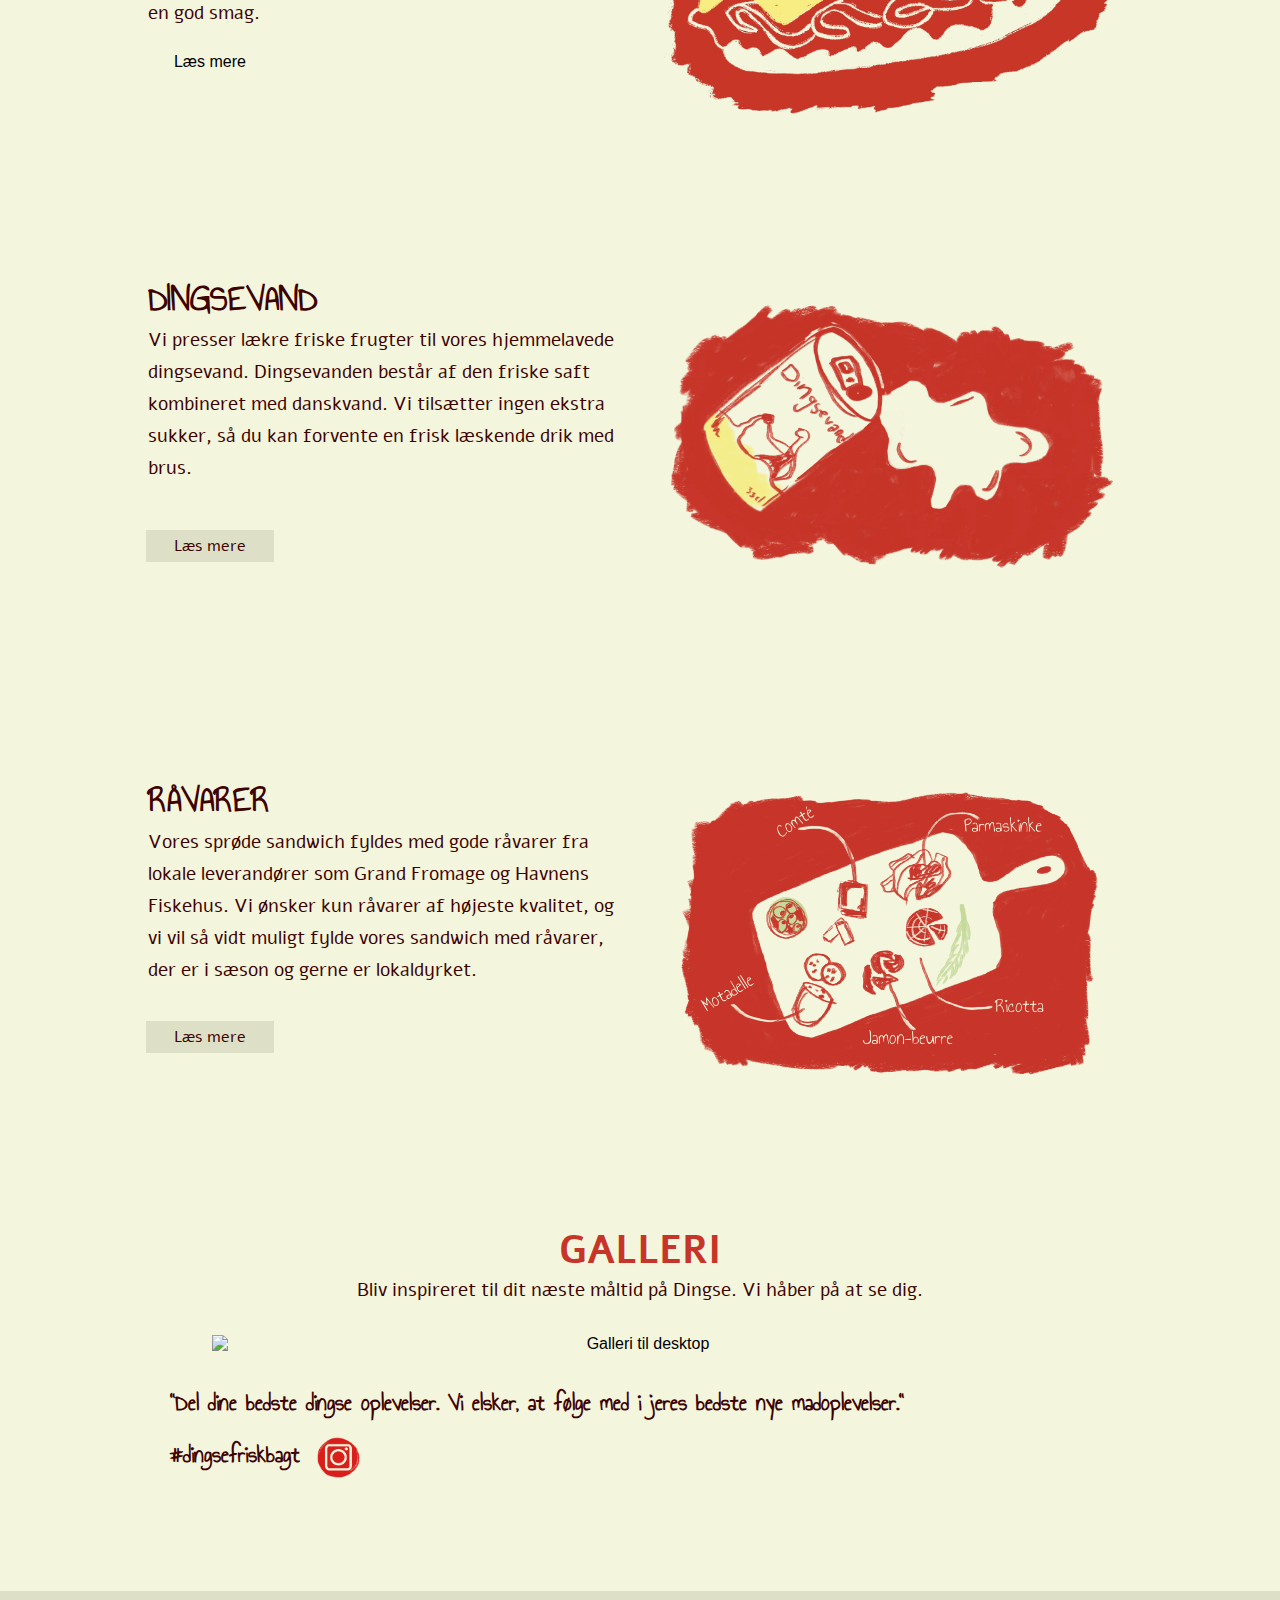
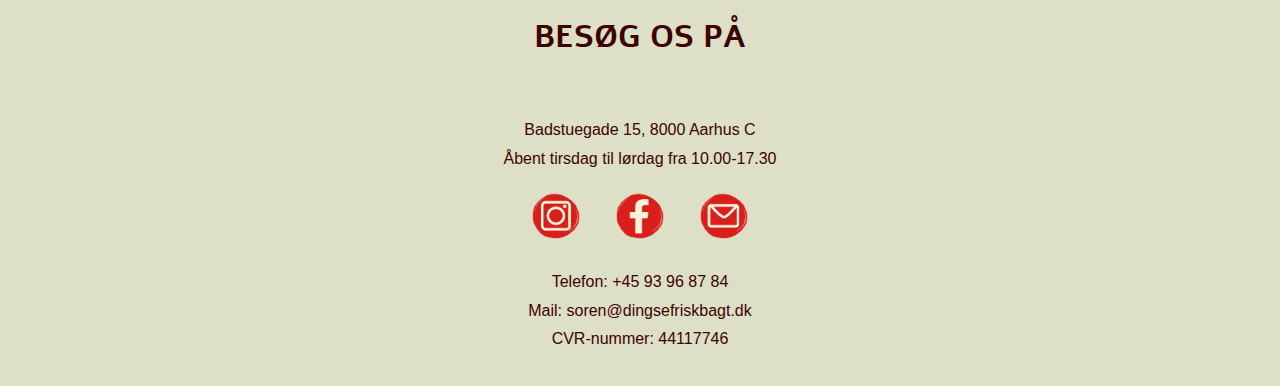
==== commit 473adb8a: "Alt det sidste" ====
--- a/undersider/bagom.html
+++ b/undersider/bagom.html
@@ -35,7 +35,7 @@
         <!-- Navbar -->
         <nav>
             <ul>
-                <li><a href="/index.html" class="logo"><img src="/img/icon/logo.webp" alt="" width="100" height="50"></a></li>
+                <li><a href="/index.html" class="logo"><img src="/img/icon/logo.webp" alt="Dingse logo" width="100" height="50"></a></li>
                 <li class="hideOnMobile"><a href="/undersider/menukort.html">MENU</a></li>
                 <li class="hideOnMobile"><a href="/undersider/kontaktos.html">KONTAKT</a></li>
                 <li class="hideOnMobile"><a href="/undersider/bagom.html">BAG OM DINGSE</a></li>
@@ -62,7 +62,7 @@
     
     <section class="bagom1">
     <div class="bagom1-desktop">
-        <section class="bagom-ordx4" class="slide-in-left">
+        <section class="bagom-ordx4 slide-in-left">
             <h3 class="alefred">SØREN & OLIVIA</h3>
             <h3 class="alefred">SØREN & OLIVIA</h3>
             <h3 class="alefred">SØREN & OLIVIA</h3>
@@ -110,12 +110,12 @@
                     </div>
                 </div>
                 <div class="fold_reply" data-target=".reply1">
-                    <div class="fold_btn" id="laesmere_hover">Læs mere</div>
+                    <div class="fold_btnm laesmere_hover">Læs mere</div>
                 </div>
             </section>
             <!-- Content til undersiden - surdej-->
             <div class="reply reply1">
-                <img class="surdej5" src="../img/farver/broed-paa-stak.png" alt="Surdejs brød">
+                <img class="surdej5" src="../img/farver/broed-paa-stak.webp" alt="Surdejs brød">
                
                 <div class="tekst_foldud_bagom">
                 <h1 class="alefred" id="h1_foldud"> Vi bager frisk brød hver dag. </h1>
@@ -123,13 +123,13 @@
                 <h2 class="anniestor" id="h2_foldud"> Se vores proces bag surdejen: </h2>
                 </div>
                 
-                <h3 class="anniestor" id="h3_foldud">Trin 1</h3>
+                <h3 class="anniestor h3_foldud">Trin 1</h3>
                 <img src="../img/familystyle/infografik-1.webp" alt="Fermentering af surdej" id="fermentering_af_surdej">
                 <p class="p_foldud_info" >Surdejen fermenterer i mindst 48 timer for at sikre god smag. </p>
                 <h3 class="anniestor" id="h3_foldud_siden">Trin 2</h3>
                 <img src="../img/familystyle/infografik-2.webp" alt="Stræk og fold surdej" id="straek_og_fold_surdej">
                 <p class="p_foldud_info_side">Herefter strækker og folder vi dejen, sådan vi får lufttige brød. </p>
-                <h3 class="anniestor" id="h3_foldud">Trin 3</h3>
+                <h3 class="anniestor h3_foldud">Trin 3</h3>
                 <img src="../img/familystyle/infografik-3.webp" alt="Bages ved høj varme" id="bages_ved_hoej_varme">
                 <p class="p_foldud_info"> Til sidst bager vi brødet i ovnen ved høj intens varme. </p>
 
@@ -143,16 +143,16 @@
             <section class="faqer">
                 <div class="read-more-content">
                     <div class="text">
-                        <h4 class="anniestor"  >DINGSEVAND</h4>
+                        <h4 class="anniestor">DINGSEVAND</h4>
                         <p class="desktop_broed">Vi presser lækre friske frugter til vores hjemmelavede dingsevand. Dingsevanden består af den friske saft kombineret med danskvand. Vi tilsætter ingen ekstra sukker, så du kan forvente en frisk læskende drik med brus.</p>
-                        <p class="mobil_broed">Prøv vores udvalg af hjemmelavet læskendedrikke</p>
+                        <p class="mobil_broed">Prøv vores udvalg af hjemmelavet drikke.</p>
                     </div>
                     <div class="img">
                         <img class="read-more4" src="../img/familystyle/dingsevand.webp" alt="Dingsevand illustration">
                     </div>
                 </div>
                 <div class="fold_reply" data-target=".reply2">
-                    <div class="fold_btn" id="laesmere_hover">Læs mere</div>
+                    <div class="fold_btn laesmere_hover">Læs mere</div>
                 </div>
             </section>
 
@@ -208,36 +208,38 @@
                     <div class="text">
                         <h4 class="anniestor" >RÅVARER</h4>
                         <p class="desktop_broed">Vores sprøde sandwich fyldes med gode råvarer fra lokale leverandører som Grand Fromage og Havnens Fiskehus. Vi ønsker kun råvarer af højeste kvalitet, og vi vil så vidt muligt fylde vores sandwich med råvarer, der er i sæson og gerne er lokaldyrket.</p>
-                        <p class="mobil_broed">Vi har altid friske og lokale råvare</p>
+                        <p class="mobil_broed">Vi har altid friske og lokale råvarer</p>
                 </div>
                     <div class="img"><img src="../img/familystyle/platte.png" alt="Platte med kød og ost">
                     </div>
                 </div>
                 <div class="fold_reply" data-target=".reply3">
-                    <div class="fold_btn" id="laesmere_hover">Læs mere</div>
+                    <div class="fold_btn laesmere_hover">Læs mere</div>
                 </div>
             </section>
             <!-- Content til undersiden råvare-->
             <div class="reply reply3">
                 <!-- video råvare -->
-            <h2 class="alefred" id="h2_foldud_raevare">VI HAR UDVALGTE RÅVARER AF HØJ KVALITET</h2>
+            <h2 class="alefred" id="h2_foldud_raevare">VI HAR UDVALGTE RÅVARER AF HØJ KVALITET.</h2>
 
             <div class="bagom-raevare">
-                <video class="raevare-video" loop autoplay muted controlsList="nodownload">
+                <video class="raevare-video" loop autoplay muted>
                     <source src="/video/raevare-video.mp4" type="video/mp4">
                 </video>
             </div>
 
           <p class="p_foldud_raevare anniestor">"Vi bruger udvalgte skinker og oste til fyld i vores sandwich. Udvalget er fra de bedste leverandører og tilsmagt nøje, før det beslutes om de skal i vores sandwiches. Vi bruger mange forskellige slags kød og oste"</p>
           <div class="platte_container"><img src="/img/familystyle/platte.png" alt="Platte" class="platte"></div>
-          <p class="p_foldud_raevare alefdark">Vores sprøde sandwiches fyldes med gode råvarer fra lokale leverandører som Grand Fromage og Havnens Fiskehus. Vi elsker selv et lækkert stykke skinke eller en godt lagret ost, så derfor har vi udvalgt det bedste til vores sandwich. Vi ønsker kun råvarer af højeste kvalitet, og vi vil så vidt muligt bruge lokale råvarer fra Danmark, når de er i sæson. Vi tilpasser løbende vores udvalg af sandwich til sæsonerne, så bliv ikke forvirret, hvis menukortet ændrer sig lidt en gang imellem.
+          <p class="p_foldud_raevare_desk alefdark">Vores sprøde sandwiches fyldes med gode råvarer fra lokale leverandører som Grand Fromage og Havnens Fiskehus. Vi elsker selv et lækkert stykke skinke eller en godt lagret ost, så derfor har vi udvalgt det bedste til vores sandwich. Vi ønsker kun råvarer af højeste kvalitet, og vi vil så vidt muligt bruge lokale råvarer fra Danmark, når de er i sæson. Vi tilpasser løbende vores udvalg af sandwich til sæsonerne, så bliv ikke forvirret, hvis menukortet ændrer sig lidt en gang imellem.
 
             Noget af det, du altid vil finde på vores menukort, er sandwich med en god skinke. <br> <br> Vi er selv glade for Serranoskinken 'Monte Nevado', Jambon-beurre eller mortadella. Vi tilføjer gerne oste, som passer til kødet, så sandwich'en balanceres.
             
             Vi laver alle vores dressinger selv, og til tider vil der komme nye varianter til, som vi har testet os frem til. Vi er ikke bange for at tilføje lidt ekstra olie eller fermenteret smør til din sandwich, for vi mener nemlig, at det kun giver ekstra smag.
             
             Vores grønt leveres frisk og modnet, så du kan altid forvente frisk og høj kvalitet af grønt i din sandwich.</p>
-
+          <p class="p_foldud_raevare_mobil alefdark">Vores sprøde sandwiches fyldes med gode råvarer fra lokale leverandører som Grand Fromage og Havnens Fiskehus. <br> <br>Vi elsker selv et lækkert stykke skinke eller en godt lagret ost, så derfor har vi udvalgt det bedste til vores sandwich. Vi ønsker kun råvarer af højeste kvalitet, og vi vil så vidt muligt bruge lokale råvarer fra Danmark, når de er i sæson. Vi tilpasser løbende vores udvalg af sandwich til sæsonerne. <br> <br>
+
+            Noget af det, du altid vil finde på vores menukort, er sandwich med en god skinke.</p>
           <div class="oliven_container">
           <div class="tekstcontainer_olivenolie">
           <h3 class="anniestor" id="h3_foldud_raevare">“Mere olivenolie - mindre friture”</h3>
@@ -254,7 +256,6 @@
     
         </div>
             
-        </div>
     </section>
 
     <!-- galleri -->
@@ -267,7 +268,7 @@
         </div>
         <div class="insta-container">
         <h4 class="annielille">“Del dine bedste dingse oplevelser. Vi elsker, at følge med i jeres bedste nye madoplevelser."</h4>
-        <h4 class="annielille"> #dingsefriskbagt<img src="/img/icon/instagram.png" alt="instaicon" class="instaicon"></h4>
+        <h4 class="annielille"> #dingsefriskbagt<img src="/img/icon/instagram.webp" alt="instaicon" class="instaicon"></h4>
         </div>
     </section>
 
@@ -291,7 +292,7 @@
                                 <h3 class="alefred">SANDWICH</h3>
                             </div>
 
-                            <img src="/img/dingsedamer/fuldfigur.svg" alt="">
+                            <img src="/img/dingsedamer/fuldfigur.svg" alt="dingse figur">
                             <p class="anniestor" id="tekstmenu">"Vi serverer restaurantkvalitet - i en sandwich"</p>
                         </section>
 
@@ -333,12 +334,15 @@
                                 </li>
 
                                 <li>
-                                    <h4 class="menuitemname">SALAD À LA PROVENCAL</h4>
+                                    <div class="bladiconrow">
+                                        <h4 class="menuitemname" id="provencal">SALAD À LA PROVENCAL</h4>  
+                                        <img class="bladicon" src="/img/icon/blad.webp" alt="vegetar icon">
+                                    </div>                                    
                                     <p class="menuitemtxt">nye kartofler, modne tomater, oliven, skalotteløg, estragon, ramsløg & dijon vinaigrette</p>
                                 </li>
                             </ul>
                 
-                            <img class="hidden2" id="menukortsandwichimg" src="/img/familystyle/sandwich.webp" alt="">
+                            <img class="hidden2" id="menukortsandwichimg" src="/img/familystyle/sandwich.webp" alt="sandwich">
                 
                             <aside class="hidden1">
                                 <h3 class="alefred" id="lodretskrift2">SØDT</h3>
@@ -359,7 +363,7 @@
                                 </li>
                             </ul>
                 
-                            <img class="hidden2" id="menukortkaffeimg" src="/img/familystyle/kaffe.webp" alt="">
+                            <img class="hidden2" id="menukortkaffeimg" src="/img/familystyle/kaffe.webp" alt="kaffe på bord">
 
                             <aside class="hidden1">
                                 <h3 class="alefred" id="lodretskrift3">DRIKKEVARER</h3>
@@ -404,9 +408,9 @@
             <li>Badstuegade 15, 8000 Aarhus C</li>
             <li>Åbent tirsdag til lørdag  fra 10.00-17.30</li>
             <li class="iconer">
-                <a href="https://www.instagram.com/dingsefriskbagt/"><img src="/img/icon/instagram.png" alt="instagram" class="icon"></a>
-                <a href="https://www.facebook.com/profile.php?id=61551035676045"><img src="/img/icon/facebook.png" alt="facebook" class="icon"></a>
-                <a href="https://mail.google.com/"><img src="/img/icon/mail.png" alt="mail" class="icon"></a>
+                <a href="https://www.instagram.com/dingsefriskbagt/"><img src="/img/icon/instagram.webp" alt="instagram" class="icon"></a>
+                <a href="https://www.facebook.com/profile.php?id=61551035676045"><img src="/img/icon/facebook.webp" alt="facebook" class="icon"></a>
+                <a href="https://mail.google.com/"><img src="/img/icon/email.webp" alt="mail" class="icon"></a>
             </li>
         </ul>
 
--- a/css/style.css
+++ b/css/style.css
@@ -136,6 +136,7 @@
   margin-right: auto;
 }
 
+/*burgermenu indhold*/
 .sidebar {
   position: fixed;
   top: 0;
@@ -186,7 +187,7 @@
 .kigop {
   position: absolute;
   bottom: 0;
-  width: 250px;
+  width: 220px;
   right: 10px;
 }
 
@@ -201,95 +202,6 @@
   top: 270px;
 }
 
-
-/* Mobil Media Queries */
-@media (max-width: 800px) {
-  .hideOnMobile {
-      display: none;
-  }
-  .menu-button {
-      display: block;
-      font-size: 2em;
-  }
-  .sidebar {
-      display: flex;
-      display: none;
-      gap: 100px;
-      align-content: center;
-      width: 100%;
-  }
-
-  .sidebar a {
-    width: 100%;
-    text-align: center;
-    padding: 10px 0;
-    text-decoration: none;
-    color: var(--red);
-    font-size: 2.3em;
-  }
-
-  .uller{
-    display: flex;
-    flex-direction: column;
-    gap: 100px;
-    text-align: center;
-  }
-
-}
-
-/* Menukort i html*/
-
-.menukort_main{
-  display: flex;
-  min-height: 100vh;
-}
-
-
-#menucard2 {
-  display: flex;
-  flex-direction: column;
-  gap: 50px;
-}
-
-#morewordsmenu2 {
-  margin-block-start: 0;
-  margin-block-end: 1em;
-}
-
-#andimg2 {
-  position: relative;
-  margin-top: 50px;
-}
-
-#andimg2 h3 {
-  display: flex;
-  flex-direction: column;
-  justify-content: center;
-  align-items: center;
-  font-size: 3.7em;
-  z-index: 0;
-}
-
-#andimg2 img {
-  position: absolute;
-  width: 250px;
-  z-index: 1;
-  top: 10%;
-  left: 60%;
-  transform: translateX(-50%);
-}
-
-#tekstmenu2 {
-  line-height: 110%;
-  display: flex;
-  justify-content: center;
-  align-items: center;
-  margin-top: 10%;
-  margin-bottom: 10%;
-  margin-left: 5%;
-  margin-right: 5%;
-  font-size: 1.7em;
-}
 
 
 /*Menukort - slide out*/
@@ -332,6 +244,19 @@
     margin-bottom: 5%;
     font-weight: 600;
     font-family: "Annie Use Your Telescope", cursive;
+  }
+
+  .bladicon{
+    max-width: 100%;
+    height:40px;
+    padding: 5px;
+    margin-left: 5px;
+  }
+
+  .bladiconrow{
+    display: flex;
+    flex-direction: row;
+    align-items: center;
   }
 
   #menukortsandwichimg, #menukortkaffeimg {
@@ -355,14 +280,13 @@
     margin-top: 10%;
     cursor: pointer;
     transition: background-color 0.3s ease, box-shadow 0.3s ease, transform 0.3s ease;
-}
-
-#bestilknapmenu:hover {
-  background-color: var(--contrastbackground); /* Change background color on hover */
-  box-shadow: 0 4px 15px #c7352a(0, 0, 0, 0.2); /* Add box shadow on hover */
-  transform: scale(1.05); /* Slightly enlarge the button on hover */
-  border-color: var(--red);
-}
+  } 
+
+  #bestilknapmenu:hover {
+    background-color: var(--contrastbackground);
+    transform: scale(1.05);
+    border-color: var(--red);
+  }
 
   #andimg {
     position: relative;
@@ -425,6 +349,11 @@
 
   .menuitemname{
     font-weight: 400;
+  }
+
+  /*Styler sandwich ord med vegetar icon*/
+  #provencal{
+    margin-bottom: 0;
   }
 
   /*Styling af menukort animation*/
@@ -570,802 +499,911 @@
   }
   
   
-
-/*Forside*/
-/* video forside */
-.forside1 {
-  height: 93vh;
-  position: relative; /* Tilføjer position: relative; til forældreelementet */
-}
-
-.forside-video {
-  width: 100%;
-  height: 100%; /* Sætter videoens højde til 100% af forældreelementets højde */
-  position: absolute;
-  top: 0;
-  left: 0;
-  object-fit: cover; /* Sikrer, at videoen fylder hele forældreelementet uden at miste proportioner */
-}
-
-@media (max-width: 800px) {
-  .forside-video {
-    width: 100vh; /* Brug viewportets højde */
-    height: 100vw; /* Brug viewportets bredde */
-    position: absolute;
-    top: 50%;
-    left: 50%;
-    transform: translate(-50%, -50%) rotate(90deg); /* Ret roteringsværdien */
-  }
-}
-
-/* scrool pil */
-
-.pil{
-  position: absolute;
-  top: 85%;
-  left: 50%;
-  transform: translate(-50%, -50%);
-}
-
-.pil div{
-  display: block;
-  width: 25px;
-  height: 25px;
-  border-bottom: 5px solid var(--gul);
-  border-right: 5px solid var(--gul);
-  transform: rotate(45deg);
-  margin: -5px;
-  animation: animate 2s infinite;
-}
-
-.pil div:nth-child(2){
-  animation-delay: -0.2s;
-}
-
-.pil div:nth-child(3){
-  animation-delay: -0.4s;
-}
-
-@keyframes animate{
-  0% {
-    opacity: 0;
-    transform: rotate(45deg) translate(-20px, -20px);
-  }
-  50% {
-    opacity: 1;
-  }
-  100% {
-    opacity: 0;
-    transform: rotate(45deg) translate(20px, 20px);
-  }
-}
-
-/* multiwords(dingse)*/
-.firexdingse {
-  margin-top: -10%;
-  margin-left: 30%;
-  font-size: 2rem;
-}
-
-.firexdingse h3 {
-  opacity: 0;
-  transform: translateY(20px); /* Startposition under deres endelige destination */
-  transition: opacity 0.2s ease-out, transform 0.2s ease-out;
-}
-
-.firexdingse h3.visible {
-  opacity: 1;
-  transform: translateY(0); /* Endelig position */
-}
-
-/*bestilknap forside*/
-#bestilknapforside2{
-  width: 40%;
-  padding-top: 1%;
-  padding-bottom: 1%;
-  font-weight: 500;
-  display: flex;
-  justify-content: center;
-  align-items: center;
-  margin: 0 auto;
-  margin-bottom: 10%;
-  margin-top: 2%;
-  cursor: pointer;
-  transition: background-color 0.3s ease, box-shadow 0.3s ease, transform 0.3s ease;
-}
-
-#bestilknapforside2:hover {
-  background-color: var(--contrastbackground); /* Change background color on hover */
-  box-shadow: 0 4px 15px #c7352a(0, 0, 0, 0.2); /* Add box shadow on hover */
-  transform: scale(1.05); /* Slightly enlarge the button on hover */
-  border-color: var(--red);
-}
-
-/* dingsedame */
-.dingseukop {
-  width: 60%;
-  margin-top: 10%;
-}
-
-
-/* midtersection */
-.midtersection {
-  display: flex;
-  flex-direction: column;
-  justify-content: center;
-  align-items: center; 
-  margin: 8% 10%;
-  text-align: center;
-  margin-top: 8%;
-}
-
-/* Fjerner noget af teksten fra mobil version */
-  .responsivetekst {
-    display: none;
-  }
-
-  #responsivetekst {
-    display: none;
-  }
-  
-  #responsivetekst1 {
+/**************************************************/
+/********************* Forside ********************/
+  /* video forside */
+    .forside1 {
+      height: 93vh;
+      position: relative; /* Tilføjer position: relative; til forældreelementet */
+    }
+
+    .forside-video {
+      width: 100%;
+      height: 100%; /* Sætter videoens højde til 100% af forældreelementets højde */
+      position: absolute;
+      top: 0;
+      left: 0;
+      object-fit: cover; /* Sikrer, at videoen fylder hele forældreelementet uden at miste proportioner */
+    }
+
+  /* scrool pil */
+    .pil{
+      position: absolute;
+      top: 85%;
+      left: 50%;
+      transform: translate(-50%, -50%);
+    }
+
+    .pil div{
+      display: block;
+      width: 25px;
+      height: 25px;
+      border-bottom: 5px solid var(--gul);
+      border-right: 5px solid var(--gul);
+      transform: rotate(45deg);
+      margin: -5px;
+      animation: animate 2s infinite;
+    }
+
+    .pil div:nth-child(2){
+      animation-delay: -0.2s;
+    }
+
+    .pil div:nth-child(3){
+      animation-delay: -0.4s;
+    }
+
+    @keyframes animate{
+      0% {
+        opacity: 0;
+        transform: rotate(45deg) translate(-20px, -20px);
+      }
+      50% {
+        opacity: 1;
+      }
+      100% {
+        opacity: 0;
+        transform: rotate(45deg) translate(20px, 20px);
+      }
+    }
+
+  /* multiwords(dingse)*/
+    .firexdingse {
+      margin-top: -10%;
+      margin-left: 30%;
+      font-size: 2rem;
+    }
+
+    .firexdingse h3 {
+      opacity: 0;
+      transform: translateY(20px); /* Startposition under deres endelige destination */
+      transition: opacity 0.2s ease-out, transform 0.2s ease-out;
+    }
+
+    .firexdingse h3.visible {
+      opacity: 1;
+      transform: translateY(0); /* Endelig position */
+    }
+
+  /*bestilknap forside*/
+    .bestilknapforside2{
+      width: 40%;
+      padding-top: 1%;
+      padding-bottom: 1%;
+      font-weight: 500;
+      display: flex;
+      justify-content: center;
+      align-items: center;
+      margin: 0 auto;
+      margin-bottom: 10%;
+      margin-top: 2%;
+      cursor: pointer;
+      transition: background-color 0.3s ease, box-shadow 0.3s ease, transform 0.3s ease;
+    }
+
+    .bestilknapforside2:hover {
+      background-color: var(--contrastbackground);
+      transform: scale(1.05);
+      border-color: var(--red);
+    }
+
+  /* dingsedame */
+    .dingseukop {
+      width: 60%;
+      margin-top: 10%;
+    }
+
+  /* midtersection */
+  .midtersection {
+    display: flex;
+    flex-direction: column;
+    justify-content: center;
+    align-items: center; 
+    margin: 8% 10%;
+    text-align: center;
+    margin-top: 8%;
+  }
+
+  /* Fjerner noget af teksten fra mobil version */
+    .responsivetekst {
+      display: none;
+    }
+
+    #responsivetekst {
+      display: none;
+    }
+    
+    #responsivetekst1 {
+      display: flex;
+      justify-content: center;
+      font-weight: 200;
+    }
+
+    #responsivetekst2 {
+      display: flex;
+      justify-content: center;
+      font-weight: 200;
+    }
+    
+  /* tekst til midtersection */
+    .knap {
+      border: 2px solid #c7352a; 
+      margin-left: 20px;
+      margin-right: 20px;
+      padding-bottom: 2px; 
+    }
+
+    #kursivtekst {
+      margin-top: 5%;
+      margin-left: 5%;
+      margin-right: 5%;
+      text-align: center;
+      font-weight: 200;
+    }
+
+  /* billeder på midtersection */
+    .udefraillustration {
+      width: 80%;
+      height: 80%;
+      margin-top: 5%;
+      margin-bottom: 5%;
+    }
+
+    .broedforside{
+      width: 100%;
+      height: 100%;
+      margin-top: 0;
+      object-fit: cover;
+    }
+
+  /* instagram sektion */
+
+    .instagram {
+      margin-top: 20%;
+    }
+
+    .foelgtekst {
+      text-align: center;
+      align-items: center;
+      display: flex;
+      flex-direction: column;
+      margin-top: 10%;
+    }
+
+    .midtersection h2 {
+    padding: 2%;
+    }
+
+    .foelgbilleder {
     display: flex;
     justify-content: center;
-    font-weight: 200;
-  }
-
-  #responsivetekst2 {
+    align-items: center;
+    width: 60%;
+    height: 60%;
+    flex-direction: column;
+    margin-top: 8%;
+    }
+
+    .billedeserie1 {
     display: flex;
     justify-content: center;
-    font-weight: 200;
-  }
-  
-/* tekst til midtersection */
-.knap {
-  border: 2px solid #c7352a; 
-  margin-left: 20px;
-  margin-right: 20px;
-  padding-bottom: 2px; 
-}
-
-#kursivtekst {
-  margin-top: 5%;
-  margin-left: 5%;
-  margin-right: 5%;
-  text-align: center;
-  font-weight: 200;
-}
-
-/* billeder på midtersection */
-.udefraillustration {
-  width: 80%;
-  height: 80%;
-  margin-top: 5%;
-  margin-bottom: 5%;
-}
-
-.broedforside{
-  width: 100%;
-  height: 100%;
-  margin-top: 0;
-  object-fit: cover;
-}
-
-/* instagram sektion */
-
-.instagram {
-  margin-top: 20%;
-}
-
-.foelgtekst {
-  text-align: center;
-  align-items: center;
-  display: flex;
-  flex-direction: column;
-  margin-top: 10%;
-}
-
-.midtersection h2 {
-padding: 2%;
-}
-
-.foelgbilleder {
-display: flex;
-justify-content: center;
-align-items: center;
-width: 60%;
-height: 60%;
-flex-direction: column;
-margin-top: 8%;
-}
-
-.billedeserie1 {
-display: flex;
-justify-content: center;
-align-items: center;
-text-align: center;
-flex-direction: column;
-}
-
-.foelgknap {
-display: flex;
-justify-content: center;
-align-items: center;
-}
-
-.desktopbilleder {
-  display: none;
-}
-
-.desktopbilleder img{
-  display: none;
-}
-
-
-
-/*Kontakt os*/ 
-
-
-/* Styling af font med ID for at størrelserne passer */
-
-#openhours{
-  font-size: 2em;
-  display: flex;
-  text-align: center;
-  justify-content: center;
-}
-
-#vibor, #adressekontakt{
-  font-size: 2em;
-}
-
-/* Styling af tekst + padding */
-
-.kontakt-main {
-  display: flex;
-  flex-direction: column;
-  gap: 2%;
-  text-align: center;
-}
-
-/* Styling af billeder på kontakt siden */
-
-.coverbillede {
-  height: 40vh;
-  position: relative;
-}
-
-.coverkontakt {
-  position: absolute;
-  object-fit: cover;
-  width: 100%;
-  height: 100%;
-  left: 0;
-}
-
-.kort-kontakt {
-  width: 100%;
-  height: auto;
-}
-
-/* Tilføjet padding for at give luft mellem teksten på siden. Tilføjet i % for at være responsiv */
-.kontakt-sektion {
-  padding: 5%;
-}
-
-.adresse-kontakt {
-  padding: 5%;
-  text-align: center;
-}
-
-.telefon-nummer-kontakt {
-  padding: 5%;
-}
-.telefon-nummer-kontakt h2 {
-  margin-bottom: 3%;
-}
-
-/* Styling af ring tekst + dingsedame med telefon. Da dette er en lidt anden styling end en colum bruges inline grid */
-
-.ringx4container {
-  display: grid;
-  grid-template-columns: 1fr 1fr;
-  padding: 5%;
-  margin: auto;
-  box-sizing: border-box;
-  width: fit-content;
-}
-
-.ringx4 {
-  text-align: center;
-  padding: 5%;
-  background-color: var(--background);
-}
-
-.ringx4 h3 {
-  opacity: 0;
-  transform: translateY(20px); /* Startposition under deres endelige destination */
-  transition: opacity 0.2s ease-out, transform 0.2s ease-out;
-}
-
-.ringx4 h3.visible {
-  opacity: 1;
-  transform: translateY(0); /* Endelig position */
-}
-
-.dingsetelefon {
-  width: auto;
-  height: 35vh;
-}
-
-.foelgknap1 {
-  margin: 5% 5%;
-  }
-
- 
-/*Bag om Dingse*/
-
-/* Styling af første del af bagom */
-.bagom1{
-  display: grid;
-}
-
-.bagom1 h1 {
-  text-align: center;
-  padding: 5%; 
-}
-
-.bagom1 p {
-  padding: 5%;
-  text-align: justify;
-}
-
-/* Styler så billedet er 100% på telefon */
-.bagom1 img{
-  width: 100%;
-}
-
-.read-more img{
-  width: 100%;
-}
-
-/* Styler søren og olivia teksten til mobil */
-.bagom-ordx4 {
-  padding: 5% 3%;
-  margin-left: 20px;
-}
-
-.bagom-ordx4 h3 {
-  opacity: 0;
-  transform: translateY(20px); /* Startposition under deres endelige destination */
-  animation: pop 0.2s forwards;
-}
-
-.bagom-ordx4 h3:nth-child(1) {
-  animation-delay: 0s;
-}
-
-.bagom-ordx4 h3:nth-child(2) {
-  animation-delay: 0.2s;
-}
-
-.bagom-ordx4 h3:nth-child(3) {
-  animation-delay: 0.4s;
-}
-
-.bagom-ordx4 h3:nth-child(4) {
-  animation-delay: 0.6s;
-}
-
-@keyframes pop {
-  to {
+    align-items: center;
+    text-align: center;
+    flex-direction: column;
+    }
+
+    .foelgknap {
+    display: flex;
+    justify-content: center;
+    align-items: center;
+    }
+
+    .desktopbilleder {
+      display: none;
+    }
+
+    .desktopbilleder img {
+      display: none;}
+
+
+/**************************************************/
+/******************* Kontakt os *******************/ 
+
+
+  /* Styling af font med ID for at størrelserne passer */
+
+  #openhours{
+    font-size: 2em;
+    display: flex;
+    text-align: center;
+    justify-content: center;
+  }
+
+  #vibor, #adressekontakt{
+    font-size: 2em;
+  }
+
+  /* Styling af tekst + padding */
+
+  .kontakt-main {
+    display: flex;
+    flex-direction: column;
+    gap: 2%;
+    text-align: center;
+  }
+
+  /* Styling af billeder på kontakt siden */
+
+  .coverbillede {
+    height: 40vh;
+    position: relative;
+  }
+
+  .coverkontakt {
+    position: absolute;
+    object-fit: cover;
+    width: 100%;
+    height: 100%;
+    left: 0;
+  }
+
+  .kort-kontakt {
+    width: 100%;
+    height: auto;
+  }
+
+  /* Tilføjet padding for at give luft mellem teksten på siden. Tilføjet i % for at være responsiv */
+  .kontakt-sektion {
+    padding: 5%;
+  }
+
+  .adresse-kontakt {
+    padding: 5%;
+    text-align: center;
+  }
+
+  .telefon-nummer-kontakt {
+    padding: 5%;
+  }
+  .telefon-nummer-kontakt h2 {
+    margin-bottom: 3%;
+  }
+
+  /* Styling af ring tekst + dingsedame med telefon. Da dette er en lidt anden styling end en colum bruges inline grid */
+    .ringx4container {
+      display: grid;
+      grid-template-columns: 1fr 1fr;
+      padding: 5%;
+      margin: auto;
+      box-sizing: border-box;
+      width: fit-content;
+    }
+
+    .ringx4 {
+      text-align: center;
+      padding: 5%;
+      background-color: var(--background);
+    }
+
+    .ringx4 h3 {
+      opacity: 0;
+      transform: translateY(20px); /* Startposition under deres endelige destination */
+      transition: opacity 0.2s ease-out, transform 0.2s ease-out;
+    }
+
+    .ringx4 h3.visible {
       opacity: 1;
       transform: translateY(0); /* Endelig position */
-  }
-}
-
-
-
-/* tekst til bagom */
-.tekst_container_bagom {
-  margin-top: 10%;
-}
-
-.broedtekst {
-  display: flex;
-  justify-content: center;
-  text-align: justify;
-  align-items: center;
-  margin-left: 10%;
-  margin-right: 10%;
-  margin-bottom: 1%;
-  line-height: 2rem;
-}
-
-#mere {
-  margin-left: 10%;
-}
-
-.bagom-ordx4 {
-  padding: 5% 3%;
-  margin-left: 20px;
-}
-
-
-/* Bag om undersider */
-
-/* om søren og olivia */
-#tekst_container_bagom {
-  display: flex;
-  flex-direction: column;
-  align-items: center; /* Center items horizontally */
-}
-
-.skjult {
-  display: none;
-}
-
-#laesMereKnap, #lukKnap {
-  border: 2px solid #c7352a; 
-  padding-bottom: 2px;
-  display: flex;
-  justify-content: center;
-  margin: 0 40% 70px 40%;
-}
-
-
-#lukKnap {
-  display: none;  /* Initially hide the "Luk" button */
-}
-
-
-/* Mere om */
-.read-more {
-  margin: 60px 0;
-}
-
-.faqer {
-  margin-bottom: 15%;
-  margin-left: 10%;
-  margin-right: 10%;
-}
-
-.read-more-content {
-  display: flex;
-  justify-content: space-between;
-  margin-bottom: 10px;
-}
-
-.text {
-  background-color: var(--background);
-  width: 50%;
-  color: #FFFFFF;
-  padding: 20px;
-  box-sizing: border-box;
-  line-height: 2rem;
-}
-
-.mobil_broed {
-  display: none;
-}
-
-.img {
-  background-color: var(--background);
-  width: 50%;
-  padding: 20px;
-  box-sizing: border-box;
-}
-/*læs mere knap bag om*/
-.fold_reply {
-  display: flex;
-  cursor: pointer; 
-  text-align: center;
-  justify-content: center;
-  align-items: center;
-  margin-left: -84%;
-  margin-top: -10%;
-}
-
-.in{
-  margin-left: 0;
-}
-
-
-.fold_btn {
-  padding: 5px 10px;
-  margin: 10px 0;
-  background-color: var(--contrastbackground);
-  color: var(--dark);
-  font-family: "Alef", sans-serif;
-  text-align: center;
-  cursor: pointer;
-  width: 8em;
-}
-
-.fold_btn1 {
-  padding: 5px 10px;
-  margin: 10px 0;
-  background-color: var(--contrastbackground);
-  color: var(--dark);
-  font-family: "Alef", sans-serif;
-  text-align: center;
-  cursor: pointer;
-  width: 8em;
-  margin-left: 92% ;
-  margin-left: 90% ;}
-
-.fold_in_btn {
-  display: block;
-  width: 25px;
-  height: 25px;
-  border-bottom: 5px solid var(--red);
-  border-right: 5px solid var(--red);
-  transform: rotate(225deg);
-  margin-top: 220px;
-  margin-left: 0;
-  animation: hop 1s ease-in-out infinite;
-}
-
-@keyframes hop {
-  0% { transform: translateY(0) rotate(225deg); }
-  50% { transform: translateY(-10px) rotate(225deg); }
-  100% { transform: translateY(0) rotate(225deg); }
-}
-
-
-
-.reply {
-  display: none; /* Hide the reply content initially */
-  background-color: var(--contrastbackground);
-  margin-bottom: 7%;
-  padding: 11% 0 3% 0;
-}
-
-/* Styling af fold ud siderne */
-
-.content {
-  display: none;
-  overflow: hidden;
-}
-
-/* Styler alle p i "content" fold ud sektionerne */
-
-
-/* surdej foldud side */
-/* tekst til foldud surdej */
-
-#h1_foldud {
-  font-weight: 100;
-  margin-bottom: 2%;
-}
-
-#h2_foldud {
-font-weight: 100;
-margin-bottom: -7%;
-}
-
-#h3_foldud {
-font-size: 3rem;
-color: #c7352a;
-margin-left: 22%;
-margin-bottom: 1%;
-}
-
-#h3_foldud_siden {
-  font-size: 3rem;
-  color: #c7352a;
-  margin-left: 58%;
-  margin-top: -5%;
-  }
-
-#p_foldud {
-  margin-right: 30%;
-  margin-bottom: 5%;
-}
-
-.p_foldud_info {
-  margin-left: 25%;
-  margin-right: 55%;
-  margin-top: 2%;
-}
-
-.p_foldud_info_side {
- margin-left: 60%;
- margin-right: 20%;
-}
-
-.tekst_foldud_bagom {
-  margin-top: 5%;
-  margin-left: 10%;
-  margin-right: 10%;
-  margin-bottom: 10%;
-}
-
-/* billeder foldud bagom surdej */
-.surdej5 {
-  object-fit: cover;
-  height: 50vh;
-  width: 35vh;
-  margin-top: -180px;
-}
-
-#fermentering_af_surdej {
-width: 20%;
-margin-left: 25%;
-margin-top: -2%;
-}
-
-#straek_og_fold_surdej {
-width: 20%;
-margin-left: 60%;
-margin-top: -5;
-}
-
-#bages_ved_hoej_varme {
-width: 20%;
-margin-left: 25%;
-margin-top: -2%;
-}
-
-#laesmere_hover:hover {
-  background-color: var(--gul); /* Change background color on hover */
-  box-shadow: 0 4px 15px #c7352a(0, 0, 0, 0.2); /* Add box shadow on hover */
-  transform: scale(1.05); /* Slightly enlarge the button on hover */
-}
-
-/* dingsevand foldud side */
-
-/* tekst til folud dingsevand */
-
-.dingsedrik_titel {
-  margin-top: -8%;
-  margin-left: 10%;
-}
-
-#h2_hjemmelavet {
-  font-weight: 100;
-}
-
-.p_foldud_dingsevand {
-  display: flex;
-  justify-content: center;
-  align-items: center;
-  text-align: center;
-  margin-left: 20.5%;
-  margin-right: 20.5%;
-  margin-top: 5%;
-}
-
-#h3_foldud_dingsevand {
-  display: flex;
-  justify-content: center;
-  align-items: center;
-  text-align: center;
-  margin-left: 20.5%;
-  margin-right: 20.5%;
-  margin-top: 5%;
-}
-
-
-/* billeder foldud dingsevand */
-#dingsevand_figur {
-  width: 40%;
-  margin-left: 50%;
-  margin-top: -7%;
-  margin-bottom: 5%;
-}
-
-.dingsevand-fotocontainer {
-  display: flex;
-  justify-content: center;
-  align-items: center;
-  gap: 30px; 
-}
-
-.dingsevand-fotocontainer img {
-  object-fit: cover;
-  width: 50vh;
-  height: 50vh;
-}
-
-
-.dingsevand_illustration {
-  display: flex;
-  justify-content: center;
-  align-items: center;
-}
-
-#dingsevand_illustration {
-  width: 30%;
-  height: auto;
-  margin-top: 3%;
-}
-
-/* smagsvarianter */
-
-.smagsvarianter {
-  display: flex;
-  justify-content: center; 
-  align-items: center;     
-  gap: 40px;  
-  margin-top: 5%; 
-  margin-bottom: 3%;            
-}
-
-.smagsvarianter > div {
-  text-align: center;      
-}
-
-.smagsvarianter img {
-  width: 120px;            
-  height: auto;
-}
-
-/* råvarer foldud side */
-
-/* tekst i folud råvare */
-
-#h2_foldud_raevare {
-  font-weight: 100;
-  margin-top: -7%;
-  display: flex;
-  justify-content: center;
-  align-items: center;
-  text-align: center;
-  margin-left: 17%;
-  margin-right: 17%;
-  margin-bottom: 5%;
-}
-
-.p_foldud_raevare {
-  margin-top: 5%;
-  display: flex;
-  justify-content: center;
-  align-items: center;
-  text-align: justify;
-  margin-left: 20%;
-  margin-right: 20%;
-}
-
-/* billeder/video i foldud råvare */
-.bagom-raevare {
-  display: flex;
-  align-content: center;
-  justify-content: center;
-}
-.raevare-video {
-  width: 60%;
-}
-
-.platte_container {
-  display: flex;
-  justify-content: center; 
-  align-items: center;  
-  margin-top: 5%;
-  margin-bottom: 5%;
-}
-
-.platte {
-  width: 80%;             
-  max-width: 600px;       
-  height: auto;            
-}
-
-/* olivien oliecontainer */
-.oliven_container {
-  display: flex;
-  justify-content: center;
-  align-items: center;
-  gap: 10%;
-  margin-top: 10%;
-  margin-bottom: 10%;
-}
-
-.olivenolie_og_smoer {
-  max-width: 300px;
-}
-
-/*Footer*/
+    }
+
+    .dingsetelefon {
+      width: auto;
+      height: 35vh;
+    }
+
+    .foelgknap1 {
+      margin: 5% 5%;
+      }
+
+/**************************************************/
+/***************** Menukort i html ****************/
+
+  .menukort_main{
+    display: flex;
+    min-height: 100vh;
+  }
+
+  #menucard2 {
+    display: flex;
+    flex-direction: column;
+    gap: 50px;
+  }
+
+  #morewordsmenu2 {
+    margin-block-start: 0;
+    margin-block-end: 1em;
+  }
+
+  #andimg2 {
+    position: relative;
+    margin-top: 50px;
+  }
+
+  #andimg2 h3 {
+    display: flex;
+    flex-direction: column;
+    justify-content: center;
+    align-items: center;
+    font-size: 3.7em;
+    z-index: 0;
+  }
+
+  #andimg2 img {
+    position: absolute;
+    width: 250px;
+    z-index: 1;
+    top: 10%;
+    left: 60%;
+    transform: translateX(-50%);
+  }
+
+  #tekstmenu2 {
+    line-height: 110%;
+    display: flex;
+    justify-content: center;
+    align-items: center;
+    margin-top: 10%;
+    margin-bottom: 10%;
+    margin-left: 5%;
+    margin-right: 5%;
+    font-size: 1.7em;
+  }
+
+  .krysmenuhtml{
+    position: absolute;
+    right: 20px;
+    margin-top: 10px;
+  }
+ 
+/************************************************* */
+/************ Bag om Dingse ************/
+
+  /* Styling af første del af bagom */
+    .bagom1{
+      display: grid;
+    }
+
+    .bagom1 h1 {
+      text-align: center;
+      padding: 5%; 
+    }
+
+    .bagom1 p {
+      padding: 5%;
+      text-align: justify;
+    }
+
+  /* Styler så billedet er 100% på telefon */
+    .bagom1 img{
+      width: 100%;
+    }
+
+    .read-more img{
+      width: 100%;
+    }
+
+  /* Styler søren og olivia teksten til mobil */
+    .bagom-ordx4 {
+      padding: 5% 3%;
+      margin-left: 20px;
+    }
+
+    .bagom-ordx4 h3 {
+      opacity: 0;
+      transform: translateY(20px); /* Startposition under deres endelige destination */
+      animation: pop 0.2s forwards;
+    }
+
+    .bagom-ordx4 h3:nth-child(1) {
+      animation-delay: 0s;
+    }
+
+    .bagom-ordx4 h3:nth-child(2) {
+      animation-delay: 0.2s;
+    }
+
+    .bagom-ordx4 h3:nth-child(3) {
+      animation-delay: 0.4s;
+    }
+
+    .bagom-ordx4 h3:nth-child(4) {
+      animation-delay: 0.6s;
+    }
+
+    @keyframes pop {
+      to {
+          opacity: 1;
+          transform: translateY(0); /* Endelig position */
+      }
+    }
+
+  /* tekst til bagom */
+    .tekst_container_bagom {
+      margin-top: 10%;
+    }
+
+    .broedtekst {
+      display: flex;
+      justify-content: center;
+      text-align: justify;
+      align-items: center;
+      margin-left: 10%;
+      margin-right: 10%;
+      margin-bottom: 1%;
+      line-height: 2rem;
+    }
+
+    #mere {
+      margin-left: 10%;
+    }
+
+    .bagom-ordx4 {
+      padding: 5% 3%;
+      margin-left: 20px;
+    }
+
+
+  /* Bag om undersider */
+
+  /* om søren og olivia */
+    #tekst_container_bagom {
+      display: flex;
+      flex-direction: column;
+      align-items: center; /* Center items horizontally */
+    }
+
+    .skjult {
+      display: none;
+    }
+
+    #laesMereKnap, #lukKnap {
+      border: 2px solid #c7352a; 
+      padding-bottom: 2px;
+      display: flex;
+      justify-content: center;
+      margin: 0 40% 70px 40%;
+    }
+
+    #lukKnap {
+      display: none;  /* Initially hide the "Luk" button */
+    }
+
+  /* Mere om */
+    .read-more {
+      margin: 60px 0;
+    }
+
+    .faqer {
+      margin-bottom: 15%;
+      margin-left: 10%;
+      margin-right: 10%;
+    }
+
+    .read-more-content {
+      display: flex;
+      justify-content: space-between;
+      margin-bottom: 10px;
+    }
+
+    .text {
+      background-color: var(--background);
+      width: 50%;
+      color: #FFFFFF;
+      padding: 20px;
+      box-sizing: border-box;
+      line-height: 2rem;
+    }
+
+    .mobil_broed {
+      display: none;
+    }
+
+    .img {
+      background-color: var(--background);
+      width: 50%;
+      padding: 20px;
+      box-sizing: border-box;
+    }
+
+  /*læs mere knap bag om*/
+    .fold_reply {
+      display: flex;
+      cursor: pointer; 
+      text-align: center;
+      justify-content: center;
+      align-items: center;
+      margin-left: -84%;
+      margin-top: -10%;
+    }
+
+    .in{
+      margin-left: 0;
+    }
+
+
+    .fold_btn {
+      padding: 5px 10px;
+      margin: 10px 0;
+      background-color: var(--contrastbackground);
+      color: var(--dark);
+      font-family: "Alef", sans-serif;
+      text-align: center;
+      cursor: pointer;
+      width: 8em;
+    }
+
+    .fold_btn1 {
+      padding: 5px 10px;
+      margin: 10px 0;
+      background-color: var(--contrastbackground);
+      color: var(--dark);
+      font-family: "Alef", sans-serif;
+      text-align: center;
+      cursor: pointer;
+      width: 8em;
+      margin-left: 92% ;
+      margin-left: 90% ;}
+
+    .fold_in_btn {
+      display: block;
+      width: 25px;
+      height: 25px;
+      border-bottom: 5px solid var(--red);
+      border-right: 5px solid var(--red);
+      transform: rotate(225deg);
+      margin-top: 220px;
+      margin-left: 0;
+      animation: hop 1s ease-in-out infinite;
+    }
+
+    @keyframes hop {
+      0% { transform: translateY(0) rotate(225deg); }
+      50% { transform: translateY(-10px) rotate(225deg); }
+      100% { transform: translateY(0) rotate(225deg); }
+    }
+
+
+
+    .reply {
+      display: none; /* Hide the reply content initially */
+      background-color: var(--contrastbackground);
+      margin-bottom: 7%;
+      padding: 11% 0 3% 0;
+    }
+
+  /* Styling af fold ud siderne */
+    .content {
+      display: none;
+      overflow: hidden;
+    }
+
+  /* Styler alle p i "content" fold ud sektionerne */
+
+  /* surdej foldud side */
+    /* tekst til foldud surdej */
+
+      #h1_foldud {
+        font-weight: 100;
+        margin-bottom: 2%;
+      }
+
+      #h2_foldud {
+      font-weight: 100;
+      margin-bottom: -7%;
+      }
+
+      .h3_foldud {
+      font-size: 3rem;
+      color: #c7352a;
+      margin-left: 22%;
+      margin-bottom: 1%;
+      }
+
+      #h3_foldud_siden {
+        font-size: 3rem;
+        color: #c7352a;
+        margin-left: 58%;
+        margin-top: -5%;
+        }
+
+      #p_foldud {
+        margin-right: 30%;
+        margin-bottom: 5%;
+      }
+
+      .p_foldud_info {
+        margin-left: 25%;
+        margin-right: 55%;
+        margin-top: 2%;
+      }
+
+      .p_foldud_info_side {
+      margin-left: 60%;
+      margin-right: 20%;
+      }
+
+      .tekst_foldud_bagom {
+        margin-top: 5%;
+        margin-left: 10%;
+        margin-right: 10%;
+        margin-bottom: 10%;
+      }
+
+    /* billeder foldud bagom surdej */
+      .surdej5 {
+        object-fit: cover;
+        height: 50vh;
+        width: 35vh;
+        margin-top: -180px;
+      }
+
+      #fermentering_af_surdej {
+      width: 20%;
+      margin-left: 25%;
+      margin-top: -2%;
+      }
+
+      #straek_og_fold_surdej {
+      width: 20%;
+      margin-left: 60%;
+      }
+
+      #bages_ved_hoej_varme {
+      width: 20%;
+      margin-left: 25%;
+      margin-top: -2%;
+      }
+
+      .laesmere_hover:hover {
+        background-color: var(--gul); 
+        transform: scale(1.05);
+      }
+
+  /* dingsevand foldud side */
+
+    /* tekst til folud dingsevand */
+
+      .dingsedrik_titel {
+        margin-top: -8%;
+        margin-left: 10%;
+      }
+
+      #h2_hjemmelavet {
+        font-weight: 100;
+      }
+
+      .p_foldud_dingsevand {
+        display: flex;
+        justify-content: center;
+        align-items: center;
+        text-align: center;
+        margin-left: 20.5%;
+        margin-right: 20.5%;
+        margin-top: 5%;
+      }
+
+      #h3_foldud_dingsevand {
+        display: flex;
+        justify-content: center;
+        align-items: center;
+        text-align: center;
+        margin-left: 20.5%;
+        margin-right: 20.5%;
+        margin-top: 5%;
+      }
+
+
+    /* billeder foldud dingsevand */
+      #dingsevand_figur {
+        width: 40%;
+        margin-left: 50%;
+        margin-top: -7%;
+        margin-bottom: 5%;
+      }
+
+      .dingsevand-fotocontainer {
+        display: flex;
+        justify-content: center;
+        align-items: center;
+        gap: 30px; 
+      }
+
+      .dingsevand-fotocontainer img {
+        object-fit: cover;
+        width: 50vh;
+        height: 50vh;
+      }
+
+
+      .dingsevand_illustration {
+        display: flex;
+        justify-content: center;
+        align-items: center;
+      }
+
+      #dingsevand_illustration {
+        width: 30%;
+        height: auto;
+        margin-top: 3%;
+      }
+
+    /* smagsvarianter */
+      .smagsvarianter {
+        display: flex;
+        justify-content: center; 
+        align-items: center;     
+        gap: 40px;  
+        margin-top: 5%; 
+        margin-bottom: 3%;            
+      }
+
+      .smagsvarianter > div {
+        text-align: center;      
+      }
+
+      .smagsvarianter img {
+        width: 120px;            
+        height: auto;
+      }
+
+  /* råvarer foldud side */
+    /* tekst i folud råvare */
+      #h2_foldud_raevare {
+        font-weight: 100;
+        margin-top: -7%;
+        display: flex;
+        justify-content: center;
+        align-items: center;
+        text-align: center;
+        margin-left: 17%;
+        margin-right: 17%;
+        margin-bottom: 5%;
+      }
+
+      .p_foldud_raevare_mobil {
+        display: none;
+      }
+
+      .p_foldud_raevare {
+        margin-top: 5%;
+        display: flex;
+        justify-content: center;
+        align-items: center;
+        text-align: justify;
+        margin-left: 20%;
+        margin-right: 20%;
+      }
+
+      .p_foldud_raevare_desk {
+        margin-top: 5%;
+        display: flex;
+        justify-content: center;
+        align-items: center;
+        text-align: justify;
+        margin-left: 20%;
+        margin-right: 20%;
+      }
+
+    /* billeder/video i foldud råvare */
+      .bagom-raevare {
+        display: flex;
+        align-content: center;
+        justify-content: center;
+      }
+      .raevare-video {
+        width: 60%;
+      }
+
+      .platte_container {
+        display: flex;
+        justify-content: center; 
+        align-items: center;  
+        margin-top: 5%;
+        margin-bottom: 5%;
+      }
+
+      .platte {
+        width: 80%;             
+        max-width: 600px;       
+        height: auto;            
+      }
+
+    /* olivien oliecontainer */
+      .oliven_container {
+        display: flex;
+        justify-content: center;
+        align-items: center;
+        gap: 10%;
+        margin-top: 10%;
+        margin-bottom: 10%;
+      }
+
+      .olivenolie_og_smoer {
+        max-width: 300px;
+      }
+
+
+
+  /* Gallery section styling */
+    .galleri {
+      display: flex;
+      justify-content: center;
+      flex-direction: column;
+      text-align: center;
+      padding: 2em 1em;
+      margin-bottom: 5%;
+      margin-top: -5%;
+      margin-left: 7%;
+      margin-right: 7%;
+    }
+
+    #galleri_tekst {
+      display: flex;
+      align-items: center;
+      justify-content: center;
+    }
+
+    #galleri_tekst1 {
+      margin-bottom: 3%;
+    }
+
+    .insta-container {
+      display: flex;
+      justify-content: center;
+      text-align: justify;
+      flex-direction: column;
+      margin-top: 3%;
+      margin-left: 6%;
+      margin-right: 20%;
+    }
+
+
+    /* Image container styling */
+    .foto-container {
+      display: flex;
+      flex-wrap: wrap;
+      gap: 1em; 
+      justify-content: center;
+    }
+
+    /* Mobile image styling */
+    .fotomobil {
+      width: 100%;
+      height: auto;
+    }
+
+    .fotodesktop {
+      width: 80%;
+      height: auto;
+    }
+
+    /* Hide desktop image by default */
+    .fotodesktop {
+      display: none;
+    }
+
+/************************************************* */
+/************ Footer ************/
 footer {
   background-color: #DDDFC7; 
   padding: 2rem 0;
@@ -1399,65 +1437,6 @@
   margin-left: 1rem; 
   margin-right: 1rem; 
 } 
-
-/* Gallery section styling */
-.galleri {
-  display: flex;
-  justify-content: center;
-  flex-direction: column;
-  text-align: center;
-  padding: 2em 1em;
-  margin-bottom: 5%;
-  margin-top: -5%;
-  margin-left: 7%;
-  margin-right: 7%;
-}
-
-#galleri_tekst {
-  display: flex;
-  align-items: center;
-  justify-content: center;
-}
-
-#galleri_tekst1 {
-  margin-bottom: 3%;
-}
-
-.insta-container {
-  display: flex;
-  justify-content: center;
-  text-align: justify;
-  flex-direction: column;
-  margin-top: 3%;
-  margin-left: 6%;
-  margin-right: 20%;
-}
-
-
-/* Image container styling */
-.foto-container {
-  display: flex;
-  flex-wrap: wrap;
-  gap: 1em; 
-  justify-content: center;
-}
-
-/* Mobile image styling */
-.fotomobil {
-  width: 100%;
-  height: auto;
-}
-
-.fotodesktop {
-  width: 80%;
-  height: auto;
-}
-
-/* Hide desktop image by default */
-.fotodesktop {
-  display: none;
-}
-
 /* ************************************************ */
 
 /*Media Querey Computer*/
@@ -1571,11 +1550,12 @@
     }
 
     .menuitemname{
-      font-size: 2em;
+      font-size: 1em;
     }
 
     .menuitemtxt{
-      font-size: 1.5em;
+      font-size: 0.8em;
+      text-align: left;
     }
 
     #bestilknapmenu{
@@ -1593,295 +1573,6 @@
       font-size: 2em;
     }
       
-    /* bagom siden i media */
-    /* **** Styling af første del af bagom - Søren og olivia billede + tekst **** */
-      .bagom1 {
-        display: grid;
-      }
-
-      #mere {
-        padding-left: 1%;
-        padding-bottom: 3%;
-      }
-      
-      .bagom-ordx4 {
-        justify-self: center;
-        align-self: center;
-      }
-
-      .bagom1 h1 {
-        text-align: center;
-        padding-top: 2%; 
-        padding-bottom: 1%;
-      }
-      .bagom1 p {
-        padding: 2%;
-      }
-
-    /*  Styles med en anden class for at få korrekt opsætning */
-      .bagom1-desktop{
-        display: grid;
-        grid-template-columns: 1fr 1fr;
-      }
-
-      .bagom1 h1 {
-        justify-self: center;
-        align-self: center;
-      }
-
-      /* Styling af billedet af søren og olivia, billedet croppes til desktop*/
-      .bagom1 img{
-        width: 100%;
-        height: 80vh;
-        object-fit: cover;
-        object-position: top;
-      }
-
-      .fotomobil {
-        display: none;
-      }
-
-      .fotodesktop {
-        display: flex;
-      }
-  }
-
-  /* tekstcontainer bagom */
-  @media(max-width: 800px) {
-    .firexdingse {
-      font-size: 1rem;
-      margin-top: 5%;
-    }
-
-    .read-more {
-        display: flex;
-        flex-direction: column; 
-        gap: 5px; 
-    }
-
-    .text {
-      text-align: justify;
-    }
-
-    .desktop_broed {
-      display: none;
-    }
-
-    .mobil_broed {
-      display: flex;
-    }
-
-    .read-more-content {
-        display: flex;
-        flex-direction: column; 
-        align-items: center;
-        gap: 20px; 
-    }
-
-    .read-more-content img {
-        max-width: 100%; 
-        height: auto;
-    }
-
-    /* billeder bagomsiden */
-    .img {
-      width: 80%;
-      margin-top: -25%;
-    }
-
-    /* knapper foldud siden */
-    .fold_reply {
-     margin-left: 2%;
-     margin-top: 1%;
-    }
-    
-    .fold_btn1 {
-      margin-left: -3%;
-      margin-top: -1%;
-    }
-
-    .reply {
-      display: none; /* Hide the reply content initially */
-      background-color: var(--contrastbackground);
-      margin-bottom: 7%;
-      padding: 30px 0;
-    }
-
-    .fold_in_btn {
-      margin-top: 50px;
-    }
-
-    /* surdej foldud container */
-
-    .surdej5 {
-      object-fit: cover;
-      height: 50vh;
-      width: 35vh;
-      margin-top: -90px;
-  }
-/* tekst til surdej foldud */
-
-#p_foldud {
-  text-align: justify;
-margin-right: 20%;
-}
-
-#h2_foldud {
-  font-size: 1.55rem;
-}
-
-#h3_foldud {
-  font-size: 2rem;
-}
-
-#h3_foldud_siden {
-  font-size: 2rem;
-}
-
-.p_foldud_info {
-  text-align: center;
-  margin-right: 50%;
-  margin-left: 20%;
-}
-
-.p_foldud_info_side {
-  text-align:center;
-  margin-right: 11%;
-  margin-left: 55%;
-}
-
-/* billeder til surdej foldud */
-.surdej5 {
-  object-fit: cover;
-  width: 100vh;
-  height: 20vh;
-}
-#fermentering_af_surdej {
-  width: 35%;
-  margin-left: 17%;
-  margin-top: -2%;
-  }
-  
-  #straek_og_fold_surdej {
-  width: 35%;
-  margin-left: 55%;
-  margin-top: -5;
-  }
-  
-  #bages_ved_hoej_varme {
-  width: 35%;
-  margin-left: 17%;
-  margin-top: -2%;
-  }
-
-    /* dingsevand foldud container */
-/* tekst til dingsevand foldud */
-
-#h2_hjemmelavet {
-  margin-top: 15%;
-}
-
-.dingsedrik_titel p {
-  font-size: 1rem;
-}
-
-.dingsedrik_titel {
-  margin-left: 5%;
-}
-
-    #dingsevand_figur {
-      width: 50%;
-      margin-left: 40%;
-      margin-top: -7%;
-      margin-bottom: 5%;
-    }
-    
-    .dingsevand-fotocontainer {
-      display: flex;
-      justify-content: center;
-      align-items: center;
-      gap: 10px; 
-    }
-    
-    .dingsevand-fotocontainer img {
-      object-fit: cover;
-      width: 20vh;
-      height: 20vh;
-    }
-    
-    #dingsevand_illustration {
-      width: 50%;
-      height: auto;
-      margin-top: 3%;
-    }
-
-    .smagsvarianter {
-        display: flex;
-        flex-direction: column;
-        align-items: center;
-        gap: 10px; 
-    }
-
-    .smagsvarianter div {
-        margin-bottom: 10px;
-    }
-
-    /* råvare foldud container */
-    /* tekst til foldud råvare */
-    #h2_foldud_raevare{
-      margin-top: 7%;
-      text-align: center;
-      margin-left: 0;
-      margin-right: 0;
-    }
-
-    /* billeder/video til foldud råvare */
-
-    .bagom-raevare{
-      width: 130%;
-      margin-left: -15%;
-    }
-    .oliven_container {
-        display: flex;
-        flex-direction: column; 
-        align-items: center;
-        gap: 10px;
-    }
-
-    .platte_container {
-      width: 60%;
-      margin-left: 20%;
-    }
-
-    .oliven_container img {
-        width: 50%; 
-        height: auto;
-    }
-
-    .tekstcontainer_olivenolie {
-        display: flex;
-        flex-direction: column;
-        align-items: center;
-    }
-    
-    .instaicon {
-      width: 14%;
-      height: auto;
-      margin-left: 2%;
-    }
-}
-
-@media(min-width: 800px) {
-  .instaicon {
-    width: 5%;
-    height: auto;
-    margin-left: 2%;
-  }
-
-  .insta-container{
-    width: 80%;
-  }
-}
 
   /******STYLER MEDIA OVER 800PX******/ 
   @media(min-width: 800px) {
@@ -1911,16 +1602,20 @@
     #andimg h3 {
       font-size: 4em;
     }
-    
+    /*  */
     #morewordsmenu{
       margin-top: 200%;
     }
 
     .menuitemname{
-      font-size: 2em;
+      font-size: 1em;
     }
 
   /******** forside *******/
+   /* dingsefigur og multiwords på forside*/
+   .dingseukop {
+    width: 60%;
+  }
   .multiwords{
     display: grid;
     grid-template-columns: 1fr 1fr;
@@ -1928,36 +1623,30 @@
     margin-top: 5%;
   }
 
-    #lodretskrift, #lodretskrift2, #lodretskrift3{
-      font-size: 300%;
-    }
-
-    #sandwichul, #sodtul, #drikkeul{
-      font-size: 150%;
-      line-height: 130%;
-    }
+  .firexdingse {
+    margin-top: 25%;
+  }
+
+  .baggrunddingse {
+    background-color: #c7352a;
+  }
 
     .broedforside{
       display: none;
     }
 
-    .firexdingse {
-      margin-top: 25%;
-    }
-
-    .baggrunddingse {
-      background-color: #c7352a;
-    }
-  
-  /* dingsefigur på forside*/
-    .dingseukop {
-      width: 60%;
-    }
-
-    .brødforside {
+    /* .brødforside {
       object-fit: cover;
       height: 600px;
       width: 100%;
+    } */
+
+    #lodretskrift, #lodretskrift2, #lodretskrift3{
+      font-size: 300%;
+    }
+
+    #sandwichul, #sodtul, #drikkeul{
+      line-height: 130%;
     }
 
   /* Styling af ekstra billeder til forsiden til desktop */
@@ -1968,6 +1657,7 @@
     }
 
     .desktopbilleder img {
+      display: flex;
       width: 65vh;
       height: 45vh;
       object-fit: cover;
@@ -2206,6 +1896,313 @@
   }
 
   }
+    /* bagom siden i media */
+    /* **** Styling af første del af bagom - Søren og olivia billede + tekst **** */
+    .bagom1 {
+      display: grid;
+    }
+
+    #mere {
+      padding-left: 1%;
+      padding-bottom: 3%;
+    }
+    
+    .bagom-ordx4 {
+      justify-self: center;
+      align-self: center;
+      font-size: 1.5rem;
+    }
+
+    .bagom1 h1 {
+      text-align: center;
+      padding-top: 2%; 
+      padding-bottom: 1%;
+    }
+    .bagom1 p {
+      padding: 2%;
+    }
+
+  /*  Styles med en anden class for at få korrekt opsætning */
+    .bagom1-desktop{
+      display: grid;
+      grid-template-columns: 1fr 1fr;
+    }
+
+    .bagom1 h1 {
+      justify-self: center;
+      align-self: center;
+    }
+
+    /* Styling af billedet af søren og olivia, billedet croppes til desktop*/
+    .bagom1 img{
+      width: 100%;
+      height: 80vh;
+      object-fit: cover;
+      object-position: top;
+    }
+
+    .fotomobil {
+      display: none;
+    }
+
+    .fotodesktop {
+      display: flex;
+    }
+}
+
+/* tekstcontainer bagom */
+@media(max-width: 800px) {
+  .firexdingse {
+    font-size: 1rem;
+    margin-top: 5%;
+  }
+
+  .read-more {
+      display: flex;
+      flex-direction: column; 
+      gap: 5px; 
+  }
+
+  .text {
+    text-align: justify;
+  }
+
+  .desktop_broed {
+    display: none;
+  }
+
+  .mobil_broed {
+    display: flex;
+    text-align: center;
+  }
+
+  .read-more-content {
+      display: flex;
+      flex-direction: column; 
+      align-items: center;
+      gap: 20px; 
+  }
+
+  .read-more-content img {
+      max-width: 100%; 
+      height: auto;
+  }
+
+  /* billeder bagomsiden */
+  .img {
+    width: 80%;
+    margin-top: -10%;
+  }
+
+  /* knapper foldud siden */
+  .fold_reply {
+   margin-left: 2%;
+   margin-top: 1%;
+  }
+  
+  .fold_btn1 {
+    margin-left: -3%;
+    margin-top: -1%;
+  }
+
+  .reply {
+    display: none; /* Hide the reply content initially */
+    background-color: var(--contrastbackground);
+    margin-bottom: 7%;
+    padding: 30px 0;
+  }
+
+  .fold_in_btn {
+    margin-top: 50px;
+  }
+
+  /* surdej foldud container */
+
+  .surdej5 {
+    object-fit: cover;
+    height: 50vh;
+    width: 35vh;
+    margin-top: -90px;
+}
+/* tekst til surdej foldud */
+
+#p_foldud {
+  text-align: justify;
+margin-right: 20%;
+}
+
+#h2_foldud {
+  font-size: 1.55rem;
+}
+
+.h3_foldud {
+  font-size: 2rem;
+}
+
+#h3_foldud_siden {
+  font-size: 2rem;
+}
+
+.p_foldud_info {
+  text-align: center;
+  margin-right: 50%;
+  margin-left: 20%;
+}
+
+.p_foldud_info_side {
+  text-align:center;
+  margin-right: 11%;
+  margin-left: 55%;
+}
+
+/* billeder til surdej foldud */
+.surdej5 {
+  object-fit: cover;
+  width: 100vh;
+  height: 20vh;
+}
+#fermentering_af_surdej {
+  width: 35%;
+  margin-left: 17%;
+  margin-top: -2%;
+  }
+  
+  #straek_og_fold_surdej {
+  width: 35%;
+  margin-left: 55%;
+  }
+  
+  #bages_ved_hoej_varme {
+  width: 35%;
+  margin-left: 17%;
+  margin-top: -2%;
+  }
+
+    /* dingsevand foldud container */
+/* tekst til dingsevand foldud */
+
+#h2_hjemmelavet {
+  margin-top: 15%;
+}
+
+.dingsedrik_titel p {
+  font-size: 1rem;
+}
+
+.dingsedrik_titel {
+  margin-left: 5%;
+}
+
+    #dingsevand_figur {
+      width: 50%;
+      margin-left: 40%;
+      margin-top: 0;
+      margin-bottom: 5%;
+    }
+    
+    .dingsevand-fotocontainer {
+      display: flex;
+      justify-content: center;
+      align-items: center;
+      gap: 10px; 
+    }
+    
+    .dingsevand-fotocontainer img {
+      object-fit: cover;
+      width: 20vh;
+      height: 20vh;
+    }
+    
+    #dingsevand_illustration {
+      width: 50%;
+      height: auto;
+      margin-top: 3%;
+    }
+
+    .smagsvarianter {
+        display: flex;
+        flex-direction: column;
+        align-items: center;
+        gap: 10px; 
+    }
+
+    .smagsvarianter div {
+        margin-bottom: 10px;
+    }
+
+    /* råvare foldud container */
+    /* tekst til foldud råvare */
+    #h2_foldud_raevare{
+      margin-top: 7%;
+      text-align: center;
+      margin-left: 0;
+      margin-right: 0;
+    }
+
+    .p_foldud_raevare {
+      font-size: 1rem;
+    }
+
+    .p_foldud_raevare_desk {
+      display: none;
+    }
+
+    .p_foldud_raevare_mobil{
+      margin-top: 5%;
+      display: flex;
+      justify-content: center;
+      align-items: center;
+      text-align: justify;
+      margin-left: 20%;
+      margin-right: 20%;
+    }
+    /* billeder/video til foldud råvare */
+
+    .bagom-raevare{
+      width: 130%;
+      margin-left: -15%;
+    }
+    .oliven_container {
+        display: flex;
+        flex-direction: column; 
+        align-items: center;
+        gap: 10px;
+    }
+
+    .platte_container {
+      width: 60%;
+      margin-left: 20%;
+    }
+
+    .oliven_container img {
+        width: 50%; 
+        height: auto;
+    }
+
+    .tekstcontainer_olivenolie {
+        display: flex;
+        flex-direction: column;
+        align-items: center;
+    }
+    
+    .instaicon {
+      width: 14%;
+      height: auto;
+      margin-left: 2%;
+    }
+}
+
+@media(min-width: 800px) {
+  .instaicon {
+    width: 5%;
+    height: auto;
+    margin-left: 2%;
+  }
+
+  .insta-container{
+    width: 80%;
+  }
+}
   
   
   /******STYLER MEDIA OVER 1000PX******/ 
@@ -2260,12 +2257,12 @@
 
     }
 
-    #bestilknapforside2{
+    .bestilknapforside2{
       width: 100px;
     }
 
     #bestilknapmenu{
-      width: 100px;
+      width: 150px;
     }
 
   /* MENUKORT HTML */
@@ -2316,3 +2313,49 @@
 
   }
     
+/* STYLING TIL DET DER IKKE KUNNE LAVES I MOBILEFIRST*/
+@media (max-width: 800px) {
+  /*Forsidevideo*/
+  .forside-video {
+    width: 100vh; /* Brug viewportets højde */
+    height: 100vw; /* Brug viewportets bredde */
+    position: absolute;
+    top: 50%;
+    left: 50%;
+    transform: translate(-50%, -50%) rotate(90deg); /* Ret roteringsværdien */
+  }
+
+  .hideOnMobile {
+    display: none;
+  }
+  
+  /*Menuknap og side menukort*/
+  .menu-button {
+    display: block;
+    font-size: 2em;
+  }
+  .sidebar {
+    display: flex;
+    display: none;
+    gap: 100px;
+    align-content: center;
+    width: 100%;
+  }
+
+  .sidebar a {
+    width: 100%;
+    text-align: center;
+    padding: 10px 0;
+    text-decoration: none;
+    color: var(--red);
+    font-size: 2.3em;
+  }
+
+  /*burgermenu ul*/
+  .uller{
+    display: flex;
+    flex-direction: column;
+    gap: 100px;
+    text-align: center;
+  }
+}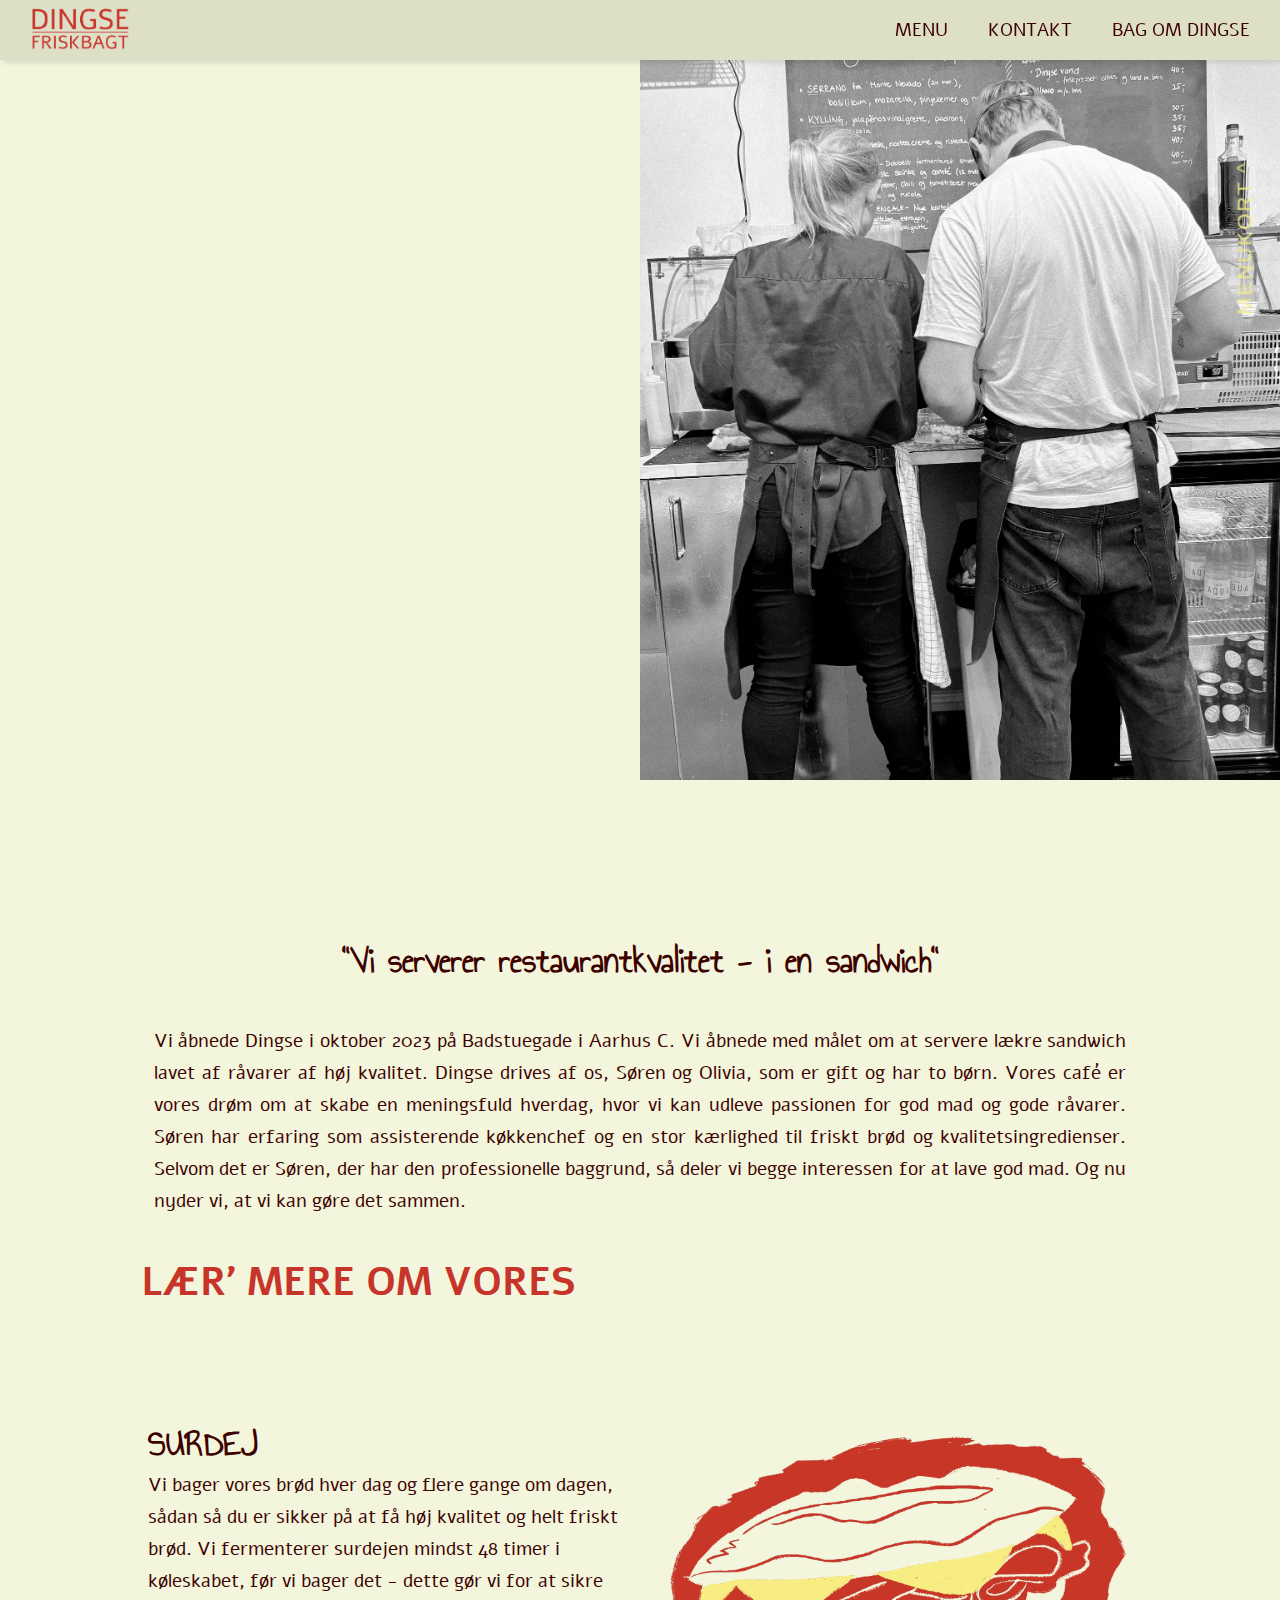
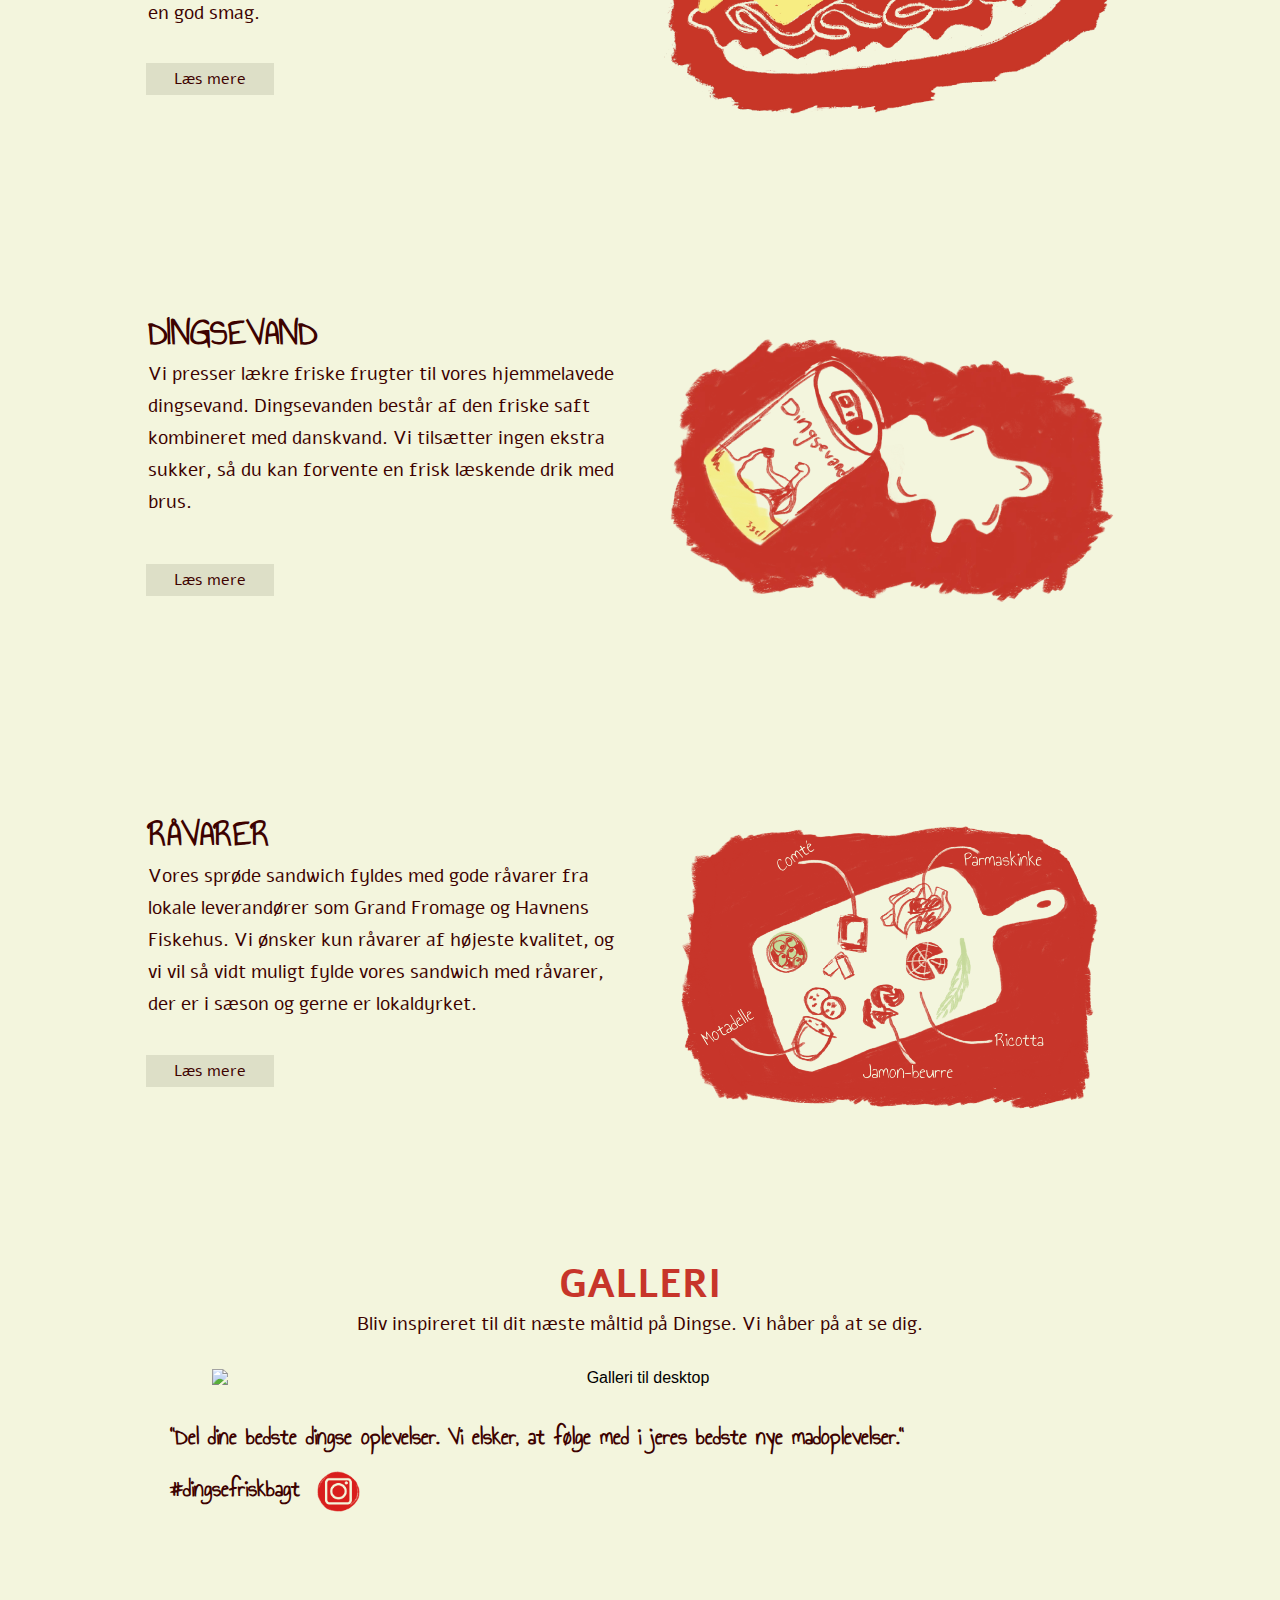
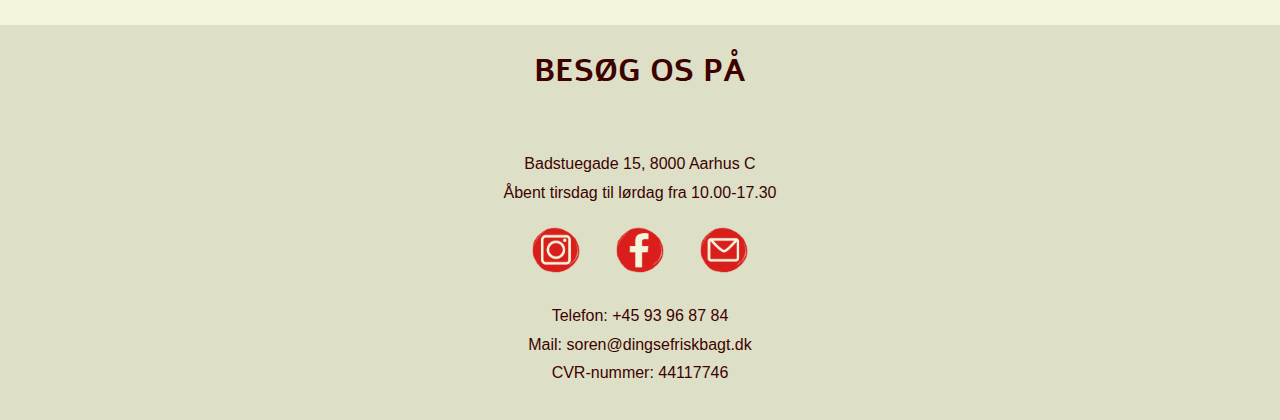
==== commit 856211ad: "update" ====
--- a/undersider/bagom.html
+++ b/undersider/bagom.html
@@ -110,7 +110,7 @@
                     </div>
                 </div>
                 <div class="fold_reply" data-target=".reply1">
-                    <div class="fold_btnm laesmere_hover">Læs mere</div>
+                    <div class="fold_btn laesmere_hover">Læs mere</div>
                 </div>
             </section>
             <!-- Content til undersiden - surdej-->
